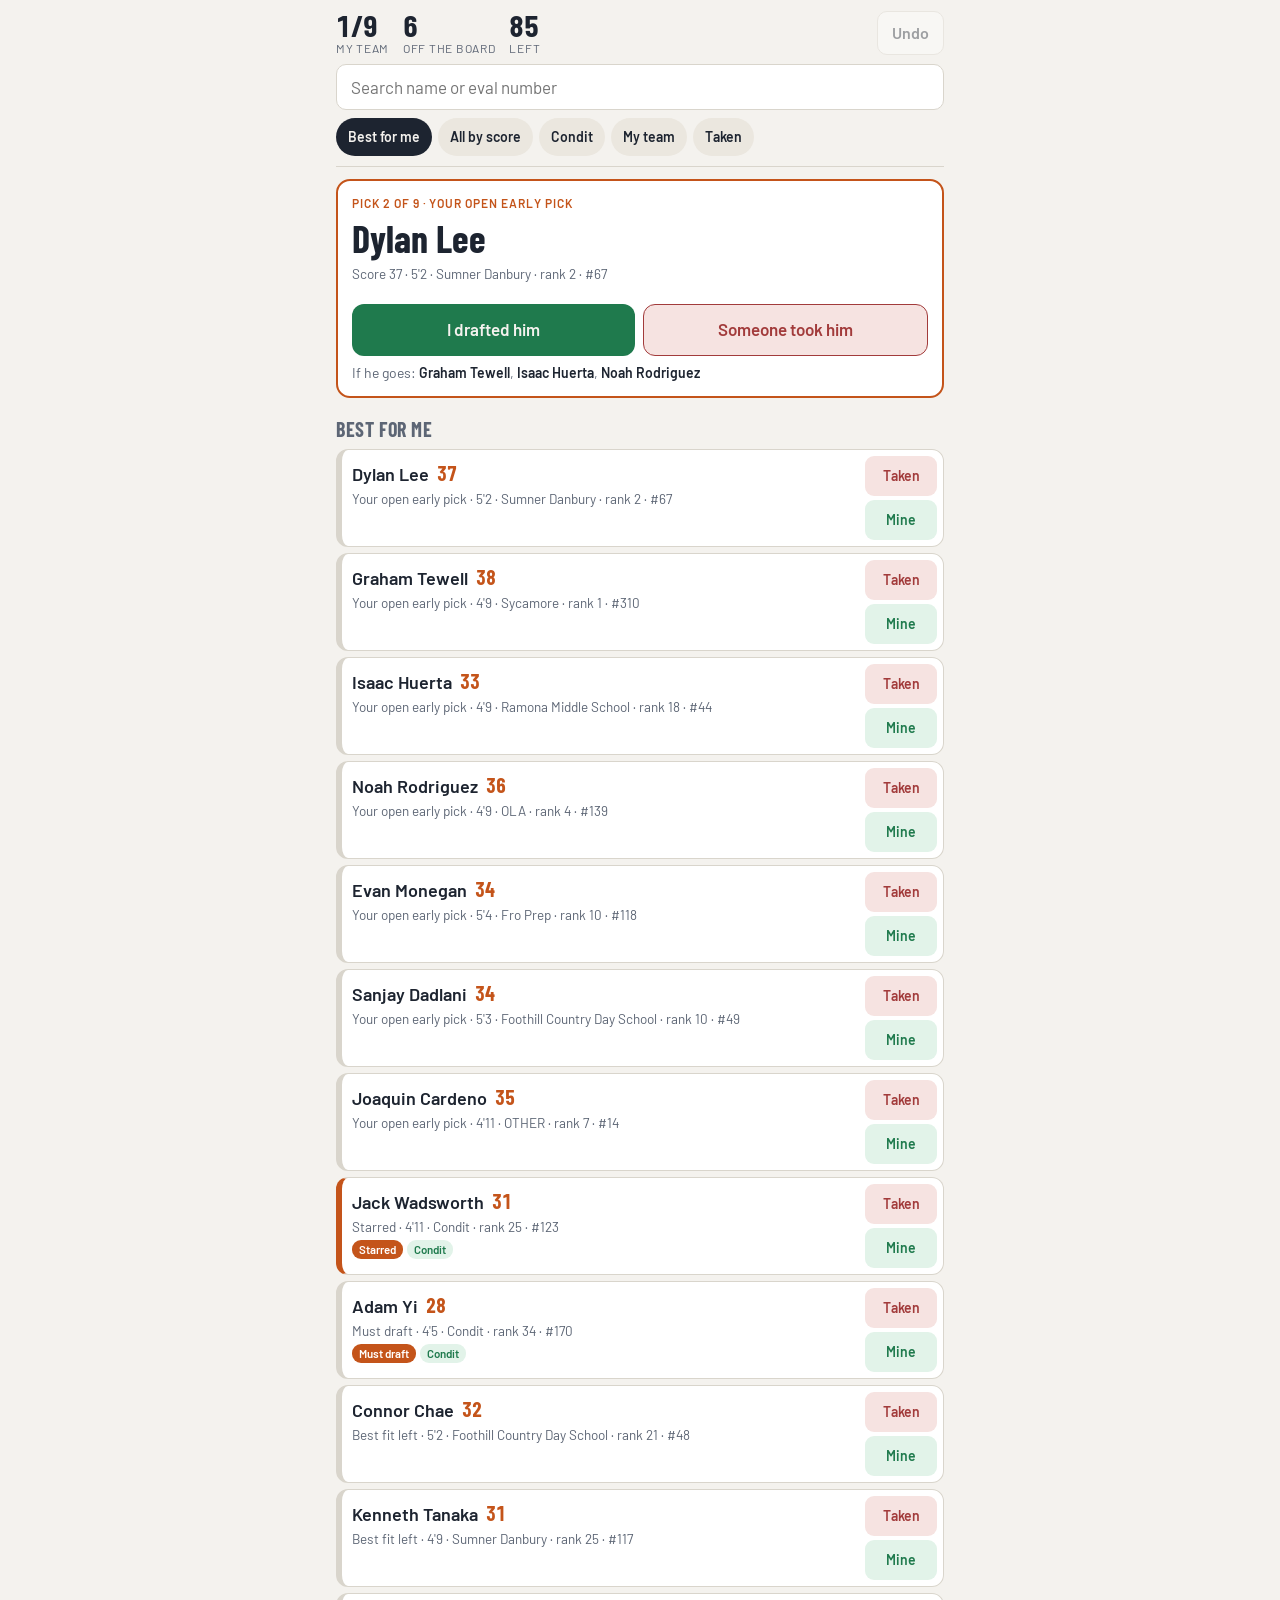
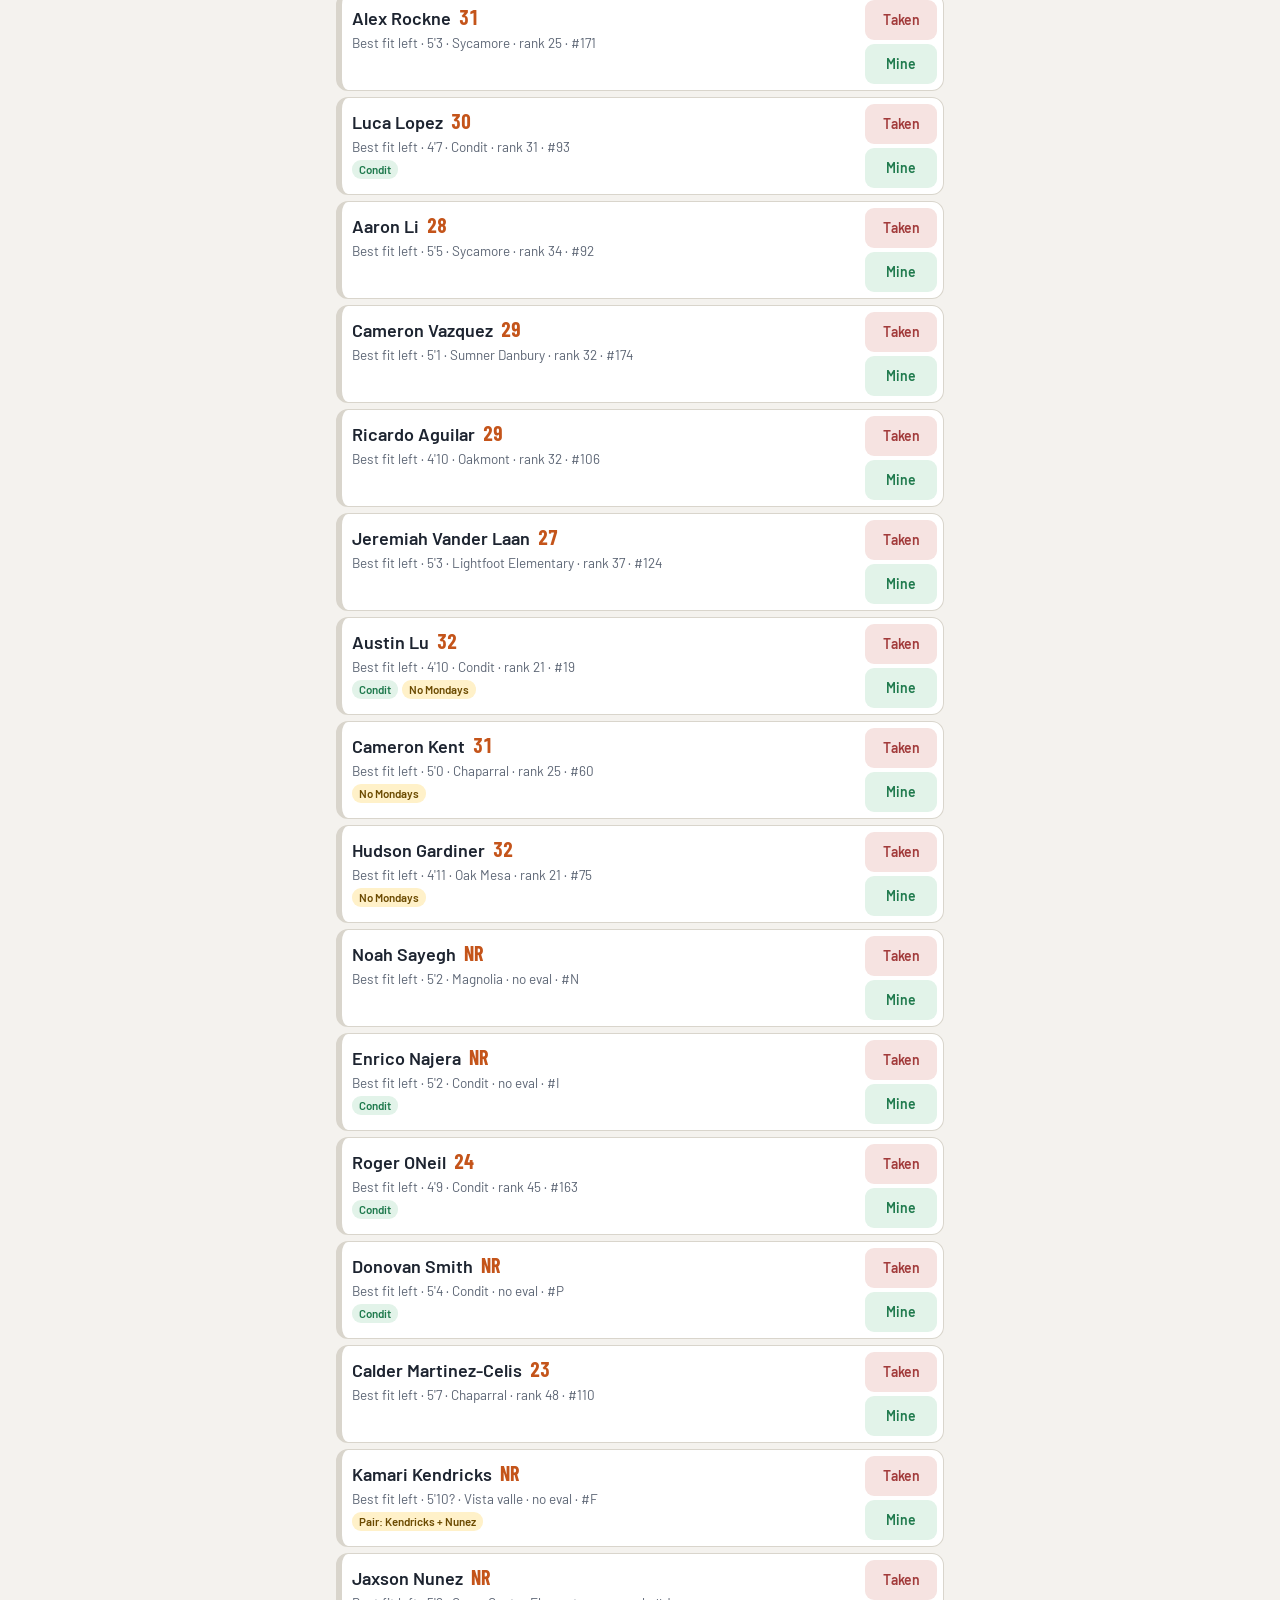
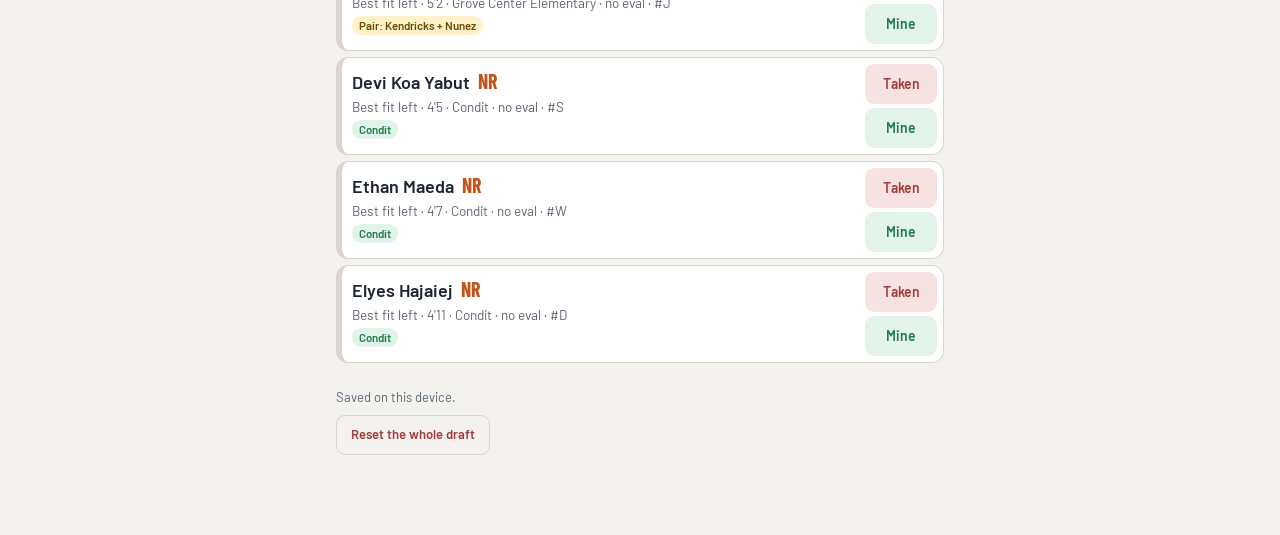
==== draft-guide/index.html @ 808cf7f5 "Add B2 draft night tracker at /draft-guide Public build: names, eval numbers, scores, heights, schoo" ====
<!DOCTYPE html>
<html lang="en">
<head>
<meta charset="utf-8">
<meta name="robots" content="noindex,nofollow">
<meta name="viewport" content="width=device-width, initial-scale=1">
<title>B2 Draft Night Tracker</title>
<link rel="preconnect" href="https://fonts.googleapis.com">
<link href="https://fonts.googleapis.com/css2?family=Barlow+Condensed:wght@600;700&family=Barlow:wght@400;500;600&display=swap" rel="stylesheet">
<style>
/* Layout: one phone-width column. Sticky scoreboard on top, "take next" card, then a searchable list with two big buttons per kid. */
:root{
  --bg:#f4f2ee; --panel:#ffffff; --ink:#1d2430; --muted:#5d6675; --line:#d9d5cc;
  --accent:#c4541a; --accent-ink:#ffffff;
  --mine:#1f7a4d; --mine-bg:#e2f3e9; --gone:#a23b3b; --gone-bg:#f6e3e1; --warn-bg:#fff1c9; --warn-ink:#6b4a00;
  --chip:#ebe7df;
  --display:"Barlow Condensed","Arial Narrow",system-ui,sans-serif;
  --body:"Barlow",system-ui,-apple-system,"Segoe UI",sans-serif;
}
@media (prefers-color-scheme: dark){
  :root:not([data-theme="light"]){
    color-scheme:dark;
    --bg:#14171c; --panel:#1e232b; --ink:#eef0f3; --muted:#a3acb9; --line:#343b47;
    --accent:#f08a4b; --accent-ink:#1a120b;
    --mine:#5fd197; --mine-bg:#173526; --gone:#f08d8d; --gone-bg:#3a1f1f; --warn-bg:#40330d; --warn-ink:#ffe08a;
    --chip:#2a303a;
  }
}
:root[data-theme="dark"]{
  color-scheme:dark;
  --bg:#14171c; --panel:#1e232b; --ink:#eef0f3; --muted:#a3acb9; --line:#343b47;
  --accent:#f08a4b; --accent-ink:#1a120b;
  --mine:#5fd197; --mine-bg:#173526; --gone:#f08d8d; --gone-bg:#3a1f1f; --warn-bg:#40330d; --warn-ink:#ffe08a;
  --chip:#2a303a;
}
*{box-sizing:border-box}
html,body{margin:0}
body{background:var(--bg);color:var(--ink);font-family:var(--body);font-size:16px;line-height:1.35;-webkit-text-size-adjust:100%}
.wrap{max-width:640px;margin:0 auto;padding:0 16px 80px}
button{font:inherit;color:inherit;cursor:pointer;border:0;background:none;touch-action:manipulation}
button:focus-visible,input:focus-visible{outline:3px solid var(--accent);outline-offset:2px}

.top{position:sticky;top:0;z-index:5;background:var(--bg);padding:10px 0 8px;border-bottom:1px solid var(--line);display:flex;flex-direction:column;gap:8px}
.score{display:flex;align-items:center;gap:14px}
.score .stat{display:flex;flex-direction:column}
.score .num{font-family:var(--display);font-weight:700;font-size:30px;line-height:1;font-variant-numeric:tabular-nums}
.score .lab{font-size:12px;color:var(--muted);text-transform:uppercase;letter-spacing:.06em}
.score .sp{flex:1}
.undo{min-height:44px;padding:0 14px;border:1px solid var(--line);border-radius:10px;background:var(--panel);font-weight:600}
.undo[disabled]{opacity:.4}
.search{width:100%;min-height:46px;padding:0 14px;border-radius:10px;border:1px solid var(--line);background:var(--panel);color:var(--ink);font:inherit;font-size:17px}
.tabs{display:flex;gap:6px;overflow-x:auto;padding-bottom:2px}
.tab{flex:none;min-height:38px;padding:0 12px;border-radius:19px;background:var(--chip);font-weight:600;font-size:14px;white-space:nowrap}
.tab[aria-pressed="true"]{background:var(--ink);color:var(--bg)}

.alert{margin-top:10px;padding:10px 12px;border-radius:10px;background:var(--warn-bg);color:var(--warn-ink);font-weight:600}
.alert.bad{background:var(--gone-bg);color:var(--gone)}

.next{margin-top:12px;background:var(--panel);border:2px solid var(--accent);border-radius:14px;padding:14px;display:flex;flex-direction:column;gap:8px}
.next .eyebrow{font-size:12px;font-weight:600;letter-spacing:.08em;text-transform:uppercase;color:var(--accent)}
.next .name{font-family:var(--display);font-weight:700;font-size:38px;line-height:1;text-wrap:balance}
.next .why{color:var(--muted);font-size:15px}
.next .acts{display:flex;gap:8px;margin-top:4px}
.big{flex:1;min-height:52px;border-radius:12px;font-weight:600;font-size:17px}
.big.mine{background:var(--mine);color:var(--bg)}
.big.gone{background:var(--gone-bg);color:var(--gone);border:1px solid var(--gone)}
.then{font-size:14px;color:var(--muted)}
.then b{color:var(--ink);font-weight:600}

h2{font-family:var(--display);font-weight:700;font-size:20px;letter-spacing:.03em;text-transform:uppercase;margin:18px 0 6px;color:var(--muted)}
.list{display:flex;flex-direction:column;gap:6px}
.row{background:var(--panel);border:1px solid var(--line);border-radius:12px;border-left-width:6px;overflow:hidden}
.row.s-m{border-left-color:var(--mine);background:var(--mine-bg)}
.row.s-t{border-left-color:var(--gone);opacity:.62}
.row.f-w{border-left-color:var(--accent)}
.rowmain{display:flex;align-items:stretch;gap:6px}
.info{flex:1;min-width:0;text-align:left;padding:10px 4px 10px 10px;display:flex;flex-direction:column;gap:3px}
.nm{font-weight:600;font-size:18px;display:flex;gap:8px;align-items:baseline;flex-wrap:wrap}
.row.s-t .nm span.t{text-decoration:line-through}
.sc{font-family:var(--display);font-weight:700;font-size:20px;font-variant-numeric:tabular-nums;color:var(--accent)}
.meta{font-size:13.5px;color:var(--muted)}
.chips{display:flex;gap:4px;flex-wrap:wrap}
.chip{font-size:11.5px;font-weight:600;padding:2px 7px;border-radius:9px;background:var(--chip);white-space:nowrap}
.chip.c{background:var(--mine-bg);color:var(--mine)}
.chip.w{background:var(--warn-bg);color:var(--warn-ink)}
.chip.a{background:var(--accent);color:var(--accent-ink)}
.btns{display:flex;flex-direction:column;gap:4px;padding:6px;justify-content:center}
.b{min-width:72px;min-height:40px;border-radius:9px;font-weight:600;font-size:14px;padding:0 8px}
.b.gone{background:var(--gone-bg);color:var(--gone)}
.b.mine{background:var(--mine-bg);color:var(--mine)}
.b.back{background:var(--chip)}
.more{border-top:1px solid var(--line);padding:10px 12px;font-size:14.5px;display:flex;flex-direction:column;gap:7px}
.more .k{color:var(--muted);font-size:12px;text-transform:uppercase;letter-spacing:.05em;display:block}
.rat{display:flex;gap:6px}
.rat div{flex:1;background:var(--chip);border-radius:8px;text-align:center;padding:4px 0;font-size:11px;color:var(--muted)}
.rat b{display:block;font-family:var(--display);font-size:20px;color:var(--ink)}
.more a{color:var(--accent);font-weight:600}
.prefs{display:flex;gap:6px}
.pf{flex:1;min-height:40px;border-radius:9px;background:var(--chip);font-weight:600;font-size:14px}
.pf[aria-pressed="true"]{background:var(--ink);color:var(--bg)}
.empty{color:var(--muted);padding:18px 4px}
.foot{margin-top:26px;display:flex;flex-direction:column;gap:8px;color:var(--muted);font-size:13px}
.reset{align-self:flex-start;min-height:40px;padding:0 14px;border:1px solid var(--line);border-radius:9px;font-weight:600;color:var(--gone)}
@media (prefers-reduced-motion:no-preference){.row{transition:opacity .15s}}
</style>
</head>
<body>
<div class="wrap">
  <div class="top">
    <div class="score">
      <div class="stat"><span class="num" id="nMine">1/9</span><span class="lab">My team</span></div>
      <div class="stat"><span class="num" id="nOff">0</span><span class="lab">Off the board</span></div>
      <div class="stat"><span class="num" id="nLeft">0</span><span class="lab">Left</span></div>
      <span class="sp"></span>
      <button class="undo" id="undo" type="button">Undo</button>
    </div>
    <input class="search" id="q" type="search" inputmode="search" autocomplete="off" placeholder="Search name or eval number">
    <div class="tabs" id="tabs"></div>
  </div>
  <div id="alerts"></div>
  <div id="next"></div>
  <h2 id="listTitle">Best for me</h2>
  <div class="list" id="list"></div>
  <div class="foot">
    <span id="sync">Saved on this device.</span>
    <button class="reset" id="reset" type="button">Reset the whole draft</button>
  </div>
</div>
<script id="data" type="application/json">{"players":[{"id":"2","n":"Dominic Barragan","sc":"Chaparral","ht":"4'11","tot":21,"rk":53,"condit":false,"mon":false,"g":"","wt":"","r":null,"cant":"","club":"","req":"","par":"","em":"","ph":"","city":"","nr":"","exp":"","pay":"","why":"","sig":""},{"id":"4","n":"Jacob Earl","sc":"Chaparral","ht":"4'8","tot":20,"rk":59,"condit":false,"mon":false,"g":"","wt":"","r":null,"cant":"","club":"","req":"","par":"","em":"","ph":"","city":"","nr":"","exp":"","pay":"","why":"","sig":""},{"id":"14","n":"Joaquin Cardeno","sc":"OTHER","ht":"4'11","tot":35,"rk":7,"condit":false,"mon":false,"g":"","wt":"","r":null,"cant":"","club":"","req":"","par":"","em":"","ph":"","city":"","nr":"","exp":"","pay":"","why":"","sig":""},{"id":"15","n":"Leandro Jimenez","sc":"El Roble","ht":"5'1","tot":26,"rk":39,"condit":false,"mon":false,"g":"","wt":"","r":null,"cant":"","club":"","req":"","par":"","em":"","ph":"","city":"","nr":"","exp":"","pay":"","why":"","sig":""},{"id":"18","n":"Elijah Bilbrew","sc":"Westmont Elementary","ht":"4'4","tot":16,"rk":64,"condit":false,"mon":false,"g":"","wt":"","r":null,"cant":"","club":"","req":"","par":"","em":"","ph":"","city":"","nr":"","exp":"","pay":"","why":"","sig":""},{"id":"19","n":"Austin Lu","sc":"Condit","ht":"4'10","tot":32,"rk":21,"condit":true,"mon":true,"g":"","wt":"","r":null,"cant":"","club":"","req":"","par":"","em":"","ph":"","city":"","nr":"","exp":"","pay":"","why":"","sig":""},{"id":"28","n":"Austin Alvarenga","sc":"Western Christian School","ht":"4'7","tot":27,"rk":37,"condit":false,"mon":false,"g":"","wt":"","r":null,"cant":"","club":"","req":"","par":"","em":"","ph":"","city":"","nr":"","exp":"","pay":"","why":"","sig":""},{"id":"30","n":"Ketan Bansal","sc":"Sycamore","ht":"5'0","tot":26,"rk":39,"condit":false,"mon":false,"g":"","wt":"","r":null,"cant":"","club":"","req":"","par":"","em":"","ph":"","city":"","nr":"","exp":"","pay":"","why":"","sig":""},{"id":"31","n":"Guillermo Beasley","sc":"Condit","ht":"5'0","tot":34,"rk":10,"condit":true,"mon":false,"g":"","wt":"","r":null,"cant":"","club":"","req":"","par":"","em":"","ph":"","city":"","nr":"","exp":"","pay":"","why":"","sig":""},{"id":"37","n":"Alex Davidov","sc":"Mountain View","ht":"5'1","tot":28,"rk":34,"condit":false,"mon":true,"g":"","wt":"","r":null,"cant":"","club":"","req":"","par":"","em":"","ph":"","city":"","nr":"","exp":"","pay":"","why":"","sig":""},{"id":"42","n":"Kenneth Canty","sc":"Condit","ht":"5'1","tot":35,"rk":7,"condit":true,"mon":false,"g":"","wt":"","r":null,"cant":"","club":"","req":"","par":"","em":"","ph":"","city":"","nr":"","exp":"","pay":"","why":"","sig":""},{"id":"44","n":"Isaac Huerta","sc":"Ramona Middle School","ht":"4'9","tot":33,"rk":18,"condit":false,"mon":false,"g":"","wt":"","r":null,"cant":"","club":"","req":"","par":"","em":"","ph":"","city":"","nr":"","exp":"","pay":"","why":"","sig":""},{"id":"46","n":"Desmond Bergmann","sc":"Sycamore","ht":"5'2","tot":21,"rk":53,"condit":false,"mon":false,"g":"","wt":"","r":null,"cant":"","club":"","req":"","par":"","em":"","ph":"","city":"","nr":"","exp":"","pay":"","why":"","sig":""},{"id":"47","n":"Andrew Ferreria","sc":"Sycamore","ht":"5'2","tot":36,"rk":4,"condit":false,"mon":false,"g":"","wt":"","r":null,"cant":"","club":"","req":"","par":"","em":"","ph":"","city":"","nr":"","exp":"","pay":"","why":"","sig":""},{"id":"48","n":"Connor Chae","sc":"Foothill Country Day School","ht":"5'2","tot":32,"rk":21,"condit":false,"mon":false,"g":"","wt":"","r":null,"cant":"","club":"","req":"","par":"","em":"","ph":"","city":"","nr":"","exp":"","pay":"","why":"","sig":""},{"id":"49","n":"Sanjay Dadlani","sc":"Foothill Country Day School","ht":"5'3","tot":34,"rk":10,"condit":false,"mon":false,"g":"","wt":"","r":null,"cant":"","club":"","req":"","par":"","em":"","ph":"","city":"","nr":"","exp":"","pay":"","why":"","sig":""},{"id":"53","n":"Shane Brennan","sc":"Chaparral","ht":"5'1","tot":34,"rk":10,"condit":false,"mon":false,"g":"","wt":"","r":null,"cant":"","club":"","req":"","par":"","em":"","ph":"","city":"","nr":"","exp":"","pay":"","why":"","sig":""},{"id":"57","n":"Julian Gama","sc":"Sumner Danbury","ht":"4'11","tot":21,"rk":53,"condit":false,"mon":false,"g":"","wt":"","r":null,"cant":"","club":"","req":"","par":"","em":"","ph":"","city":"","nr":"","exp":"","pay":"","why":"","sig":""},{"id":"60","n":"Cameron Kent","sc":"Chaparral","ht":"5'0","tot":31,"rk":25,"condit":false,"mon":true,"g":"","wt":"","r":null,"cant":"","club":"","req":"","par":"","em":"","ph":"","city":"","nr":"","exp":"","pay":"","why":"","sig":""},{"id":"67","n":"Dylan Lee","sc":"Sumner Danbury","ht":"5'2","tot":37,"rk":2,"condit":false,"mon":false,"g":"","wt":"","r":null,"cant":"","club":"","req":"","par":"","em":"","ph":"","city":"","nr":"","exp":"","pay":"","why":"","sig":""},{"id":"68","n":"Joseph Bruno","sc":"Condit","ht":"5'0","tot":21,"rk":53,"condit":true,"mon":false,"g":"","wt":"","r":null,"cant":"","club":"","req":"","par":"","em":"","ph":"","city":"","nr":"","exp":"","pay":"","why":"","sig":""},{"id":"75","n":"Hudson Gardiner","sc":"Oak Mesa","ht":"4'11","tot":32,"rk":21,"condit":false,"mon":true,"g":"","wt":"","r":null,"cant":"","club":"","req":"","par":"","em":"","ph":"","city":"","nr":"","exp":"","pay":"","why":"","sig":""},{"id":"76","n":"Nikolaus Lauer","sc":"Sycamore","ht":"5'1","tot":21,"rk":53,"condit":false,"mon":false,"g":"","wt":"","r":null,"cant":"","club":"","req":"","par":"","em":"","ph":"","city":"","nr":"","exp":"","pay":"","why":"","sig":""},{"id":"80","n":"Robert Collazo","sc":"Sumner Danbury","ht":"4'8","tot":25,"rk":42,"condit":false,"mon":false,"g":"","wt":"","r":null,"cant":"","club":"","req":"","par":"","em":"","ph":"","city":"","nr":"","exp":"","pay":"","why":"","sig":""},{"id":"81","n":"Aden Gonzales","sc":"Chaparral","ht":"4'5","tot":36,"rk":4,"condit":false,"mon":false,"g":"","wt":"","r":null,"cant":"","club":"","req":"","par":"","em":"","ph":"","city":"","nr":"","exp":"","pay":"","why":"","sig":""},{"id":"89","n":"Asher Ewald","sc":"Sumner Danbury","ht":"4'11","tot":34,"rk":10,"condit":false,"mon":false,"g":"","wt":"","r":null,"cant":"","club":"","req":"","par":"","em":"","ph":"","city":"","nr":"","exp":"","pay":"","why":"","sig":""},{"id":"92","n":"Aaron Li","sc":"Sycamore","ht":"5'5","tot":28,"rk":34,"condit":false,"mon":false,"g":"","wt":"","r":null,"cant":"","club":"","req":"","par":"","em":"","ph":"","city":"","nr":"","exp":"","pay":"","why":"","sig":""},{"id":"93","n":"Luca Lopez","sc":"Condit","ht":"4'7","tot":30,"rk":31,"condit":true,"mon":false,"g":"","wt":"","r":null,"cant":"","club":"","req":"","par":"","em":"","ph":"","city":"","nr":"","exp":"","pay":"","why":"","sig":""},{"id":"94","n":"Jack Keller","sc":"Chaparral","ht":"4'11","tot":34,"rk":10,"condit":false,"mon":false,"g":"","wt":"","r":null,"cant":"","club":"","req":"","par":"","em":"","ph":"","city":"","nr":"","exp":"","pay":"","why":"","sig":""},{"id":"104","n":"Connor Bressler","sc":"Chaparral","ht":"5'0","tot":33,"rk":18,"condit":false,"mon":true,"g":"","wt":"","r":null,"cant":"","club":"","req":"","par":"","em":"","ph":"","city":"","nr":"","exp":"","pay":"","why":"","sig":""},{"id":"106","n":"Ricardo Aguilar","sc":"Oakmont","ht":"4'10","tot":29,"rk":32,"condit":false,"mon":false,"g":"","wt":"","r":null,"cant":"","club":"","req":"","par":"","em":"","ph":"","city":"","nr":"","exp":"","pay":"","why":"","sig":""},{"id":"107","n":"Graham Barnes","sc":"Sycamore","ht":"4'10","tot":31,"rk":25,"condit":false,"mon":false,"g":"","wt":"","r":null,"cant":"","club":"","req":"","par":"","em":"","ph":"","city":"","nr":"","exp":"","pay":"","why":"","sig":""},{"id":"108","n":"Greyson Robbin","sc":"Condit","ht":"4'11","tot":25,"rk":42,"condit":true,"mon":true,"g":"","wt":"","r":null,"cant":"","club":"","req":"","par":"","em":"","ph":"","city":"","nr":"","exp":"","pay":"","why":"","sig":""},{"id":"109","n":"Eligh Trujillo","sc":"Condit","ht":"4'8","tot":21,"rk":53,"condit":true,"mon":false,"g":"","wt":"","r":null,"cant":"","club":"","req":"","par":"","em":"","ph":"","city":"","nr":"","exp":"","pay":"","why":"","sig":""},{"id":"110","n":"Calder Martinez-Celis","sc":"Chaparral","ht":"5'7","tot":23,"rk":48,"condit":false,"mon":false,"g":"","wt":"","r":null,"cant":"","club":"","req":"","par":"","em":"","ph":"","city":"","nr":"","exp":"","pay":"","why":"","sig":""},{"id":"114","n":"Andrew Sayat","sc":"John Golden","ht":"4'7","tot":23,"rk":48,"condit":false,"mon":false,"g":"","wt":"","r":null,"cant":"","club":"","req":"","par":"","em":"","ph":"","city":"","nr":"","exp":"","pay":"","why":"","sig":""},{"id":"117","n":"Kenneth Tanaka","sc":"Sumner Danbury","ht":"4'9","tot":31,"rk":25,"condit":false,"mon":false,"g":"","wt":"","r":null,"cant":"","club":"","req":"","par":"","em":"","ph":"","city":"","nr":"","exp":"","pay":"","why":"","sig":""},{"id":"118","n":"Evan Monegan","sc":"Fro Prep","ht":"5'4","tot":34,"rk":10,"condit":false,"mon":false,"g":"","wt":"","r":null,"cant":"","club":"","req":"","par":"","em":"","ph":"","city":"","nr":"","exp":"","pay":"","why":"","sig":""},{"id":"119","n":"TJ Stimac","sc":"Condit","ht":"5'0","tot":37,"rk":2,"condit":true,"mon":false,"g":"","wt":"","r":null,"cant":"","club":"","req":"","par":"","em":"","ph":"","city":"","nr":"","exp":"","pay":"","why":"","sig":""},{"id":"120","n":"Sebastian Yoon","sc":"Foothill Country Day School","ht":"4'10","tot":31,"rk":25,"condit":false,"mon":true,"g":"","wt":"","r":null,"cant":"","club":"","req":"","par":"","em":"","ph":"","city":"","nr":"","exp":"","pay":"","why":"","sig":""},{"id":"123","n":"Jack Wadsworth","sc":"Condit","ht":"4'11","tot":31,"rk":25,"condit":true,"mon":false,"g":"","wt":"","r":null,"cant":"","club":"","req":"","par":"","em":"","ph":"","city":"","nr":"","exp":"","pay":"","why":"","sig":""},{"id":"124","n":"Jeremiah Vander Laan","sc":"Lightfoot Elementary","ht":"5'3","tot":27,"rk":37,"condit":false,"mon":false,"g":"","wt":"","r":null,"cant":"","club":"","req":"","par":"","em":"","ph":"","city":"","nr":"","exp":"","pay":"","why":"","sig":""},{"id":"133","n":"Thomas Santhosh","sc":"Chaparral","ht":"5'3","tot":12,"rk":68,"condit":false,"mon":false,"g":"","wt":"","r":null,"cant":"","club":"","req":"","par":"","em":"","ph":"","city":"","nr":"","exp":"","pay":"","why":"","sig":""},{"id":"136","n":"Devan Sanghvi","sc":"Foothill Country Day School","ht":"4'4","tot":34,"rk":10,"condit":false,"mon":false,"g":"","wt":"","r":null,"cant":"","club":"","req":"","par":"","em":"","ph":"","city":"","nr":"","exp":"","pay":"","why":"","sig":""},{"id":"139","n":"Noah Rodriguez","sc":"OLA","ht":"4'9","tot":36,"rk":4,"condit":false,"mon":false,"g":"","wt":"","r":null,"cant":"","club":"","req":"","par":"","em":"","ph":"","city":"","nr":"","exp":"","pay":"","why":"","sig":""},{"id":"146","n":"Viaan Patel","sc":"Condit","ht":"4'5","tot":32,"rk":21,"condit":true,"mon":true,"g":"","wt":"","r":null,"cant":"","club":"","req":"","par":"","em":"","ph":"","city":"","nr":"","exp":"","pay":"","why":"","sig":""},{"id":"150","n":"Winston Ni","sc":"Mountain View","ht":"4'11","tot":22,"rk":50,"condit":false,"mon":false,"g":"","wt":"","r":null,"cant":"","club":"","req":"","par":"","em":"","ph":"","city":"","nr":"","exp":"","pay":"","why":"","sig":""},{"id":"158","n":"Rory McElnea","sc":"Sycamore","ht":"5'0","tot":14,"rk":67,"condit":false,"mon":false,"g":"","wt":"","r":null,"cant":"","club":"","req":"","par":"","em":"","ph":"","city":"","nr":"","exp":"","pay":"","why":"","sig":""},{"id":"163","n":"Roger ONeil","sc":"Condit","ht":"4'9","tot":24,"rk":45,"condit":true,"mon":false,"g":"","wt":"","r":null,"cant":"","club":"","req":"","par":"","em":"","ph":"","city":"","nr":"","exp":"","pay":"","why":"","sig":""},{"id":"166","n":"Jett Robertson","sc":"Chaparral","ht":"5'0","tot":34,"rk":10,"condit":false,"mon":false,"g":"","wt":"","r":null,"cant":"","club":"","req":"","par":"","em":"","ph":"","city":"","nr":"","exp":"","pay":"","why":"","sig":""},{"id":"170","n":"Adam Yi","sc":"Condit","ht":"4'5","tot":28,"rk":34,"condit":true,"mon":false,"g":"","wt":"","r":null,"cant":"","club":"","req":"","par":"","em":"","ph":"","city":"","nr":"","exp":"","pay":"","why":"","sig":""},{"id":"171","n":"Alex Rockne","sc":"Sycamore","ht":"5'3","tot":31,"rk":25,"condit":false,"mon":false,"g":"","wt":"","r":null,"cant":"","club":"","req":"","par":"","em":"","ph":"","city":"","nr":"","exp":"","pay":"","why":"","sig":""},{"id":"172","n":"Dylan Naik","sc":"Foothill Country Day School","ht":"4'10","tot":33,"rk":18,"condit":false,"mon":false,"g":"","wt":"","r":null,"cant":"","club":"","req":"","par":"","em":"","ph":"","city":"","nr":"","exp":"","pay":"","why":"","sig":""},{"id":"174","n":"Cameron Vazquez","sc":"Sumner Danbury","ht":"5'1","tot":29,"rk":32,"condit":false,"mon":false,"g":"","wt":"","r":null,"cant":"","club":"","req":"","par":"","em":"","ph":"","city":"","nr":"","exp":"","pay":"","why":"","sig":""},{"id":"176","n":"Yihang Xiao","sc":"Chaparral","ht":"4'0","tot":24,"rk":45,"condit":false,"mon":false,"g":"","wt":"","r":null,"cant":"","club":"","req":"","par":"","em":"","ph":"","city":"","nr":"","exp":"","pay":"","why":"","sig":""},{"id":"187","n":"Shaoyu Sang","sc":"Chaparral Middle School","ht":"5'4","tot":22,"rk":50,"condit":false,"mon":false,"g":"","wt":"","r":null,"cant":"","club":"","req":"","par":"","em":"","ph":"","city":"","nr":"","exp":"","pay":"","why":"","sig":""},{"id":"189","n":"Jayden Perez","sc":"Vista Del Valle","ht":"6'0","tot":16,"rk":64,"condit":false,"mon":false,"g":"","wt":"","r":null,"cant":"","club":"","req":"","par":"","em":"","ph":"","city":"","nr":"","exp":"","pay":"","why":"","sig":""},{"id":"191","n":"Maximilian Mendoza","sc":"Oakmont","ht":"5'0","tot":20,"rk":59,"condit":false,"mon":false,"g":"","wt":"","r":null,"cant":"","club":"","req":"","par":"","em":"","ph":"","city":"","nr":"","exp":"","pay":"","why":"","sig":""},{"id":"300","n":"Xancarlo Mendez","sc":"Chaparral","ht":"5'3","tot":17,"rk":63,"condit":false,"mon":false,"g":"","wt":"","r":null,"cant":"","club":"","req":"","par":"","em":"","ph":"","city":"","nr":"","exp":"","pay":"","why":"","sig":""},{"id":"304","n":"Caleb Webster","sc":"Western Christian School","ht":"4'11","tot":24,"rk":45,"condit":false,"mon":false,"g":"","wt":"","r":null,"cant":"","club":"","req":"","par":"","em":"","ph":"","city":"","nr":"","exp":"","pay":"","why":"","sig":""},{"id":"306","n":"Austin Ohara","sc":"Chaparral","ht":"5'0","tot":22,"rk":50,"condit":false,"mon":false,"g":"","wt":"","r":null,"cant":"","club":"","req":"","par":"","em":"","ph":"","city":"","nr":"","exp":"","pay":"","why":"","sig":""},{"id":"310","n":"Graham Tewell","sc":"Sycamore","ht":"4'9","tot":38,"rk":1,"condit":false,"mon":false,"g":"","wt":"","r":null,"cant":"","club":"","req":"","par":"","em":"","ph":"","city":"","nr":"","exp":"","pay":"","why":"","sig":""},{"id":"312","n":"William Seward","sc":"","ht":"","tot":26,"rk":39,"condit":false,"mon":false,"g":"","wt":"","r":null,"cant":"","club":"","req":"","par":"","em":"","ph":"","city":"","nr":"","exp":"","pay":"","why":"","sig":""},{"id":"315","n":"Andrew Mateo","sc":"Condit","ht":"4'11","tot":20,"rk":59,"condit":true,"mon":false,"g":"","wt":"","r":null,"cant":"","club":"","req":"","par":"","em":"","ph":"","city":"","nr":"","exp":"","pay":"","why":"","sig":""},{"id":"356","n":"Freddy Ghobrial","sc":"Terra vista elementary","ht":"4'7","tot":16,"rk":64,"condit":false,"mon":false,"g":"","wt":"","r":null,"cant":"","club":"","req":"","par":"","em":"","ph":"","city":"","nr":"","exp":"","pay":"","why":"","sig":""},{"id":"360","n":"Alberto Buthman","sc":"Sycamore","ht":"4'6","tot":35,"rk":7,"condit":false,"mon":true,"g":"","wt":"","r":null,"cant":"","club":"","req":"","par":"","em":"","ph":"","city":"","nr":"","exp":"","pay":"","why":"","sig":""},{"id":"363","n":"Samuel Cutler","sc":"Carden Arbor","ht":"5'0","tot":25,"rk":42,"condit":false,"mon":true,"g":"","wt":"","r":null,"cant":"","club":"","req":"","par":"","em":"","ph":"","city":"","nr":"","exp":"","pay":"","why":"","sig":""},{"id":"970","n":"Bryce Carranza","sc":"Chaparral","ht":"5'3","tot":19,"rk":62,"condit":false,"mon":false,"g":"","wt":"","r":null,"cant":"","club":"","req":"","par":"","em":"","ph":"","city":"","nr":"","exp":"","pay":"","why":"","sig":""},{"id":"A","n":"Alex Casillas","sc":"Condit","ht":"4'10","tot":null,"rk":null,"condit":true,"mon":true,"g":"","wt":"","r":null,"cant":"","club":"","req":"","par":"","em":"","ph":"","city":"","nr":"","exp":"","pay":"","why":"","sig":""},{"id":"B","n":"Alec Choi","sc":"Chaparral","ht":"5'8","tot":null,"rk":null,"condit":false,"mon":true,"g":"","wt":"","r":null,"cant":"","club":"","req":"","par":"","em":"","ph":"","city":"","nr":"","exp":"","pay":"","why":"","sig":""},{"id":"C","n":"Bodie Gonzalez","sc":"Chaparral","ht":"4'7","tot":null,"rk":null,"condit":false,"mon":false,"g":"","wt":"","r":null,"cant":"","club":"","req":"","par":"","em":"","ph":"","city":"","nr":"","exp":"","pay":"","why":"","sig":""},{"id":"D","n":"Elyes Hajaiej","sc":"Condit","ht":"4'11","tot":null,"rk":null,"condit":true,"mon":false,"g":"","wt":"","r":null,"cant":"","club":"","req":"","par":"","em":"","ph":"","city":"","nr":"","exp":"","pay":"","why":"","sig":""},{"id":"E","n":"Luke Hranek","sc":"Condit","ht":"4'10","tot":null,"rk":null,"condit":true,"mon":false,"g":"","wt":"","r":null,"cant":"","club":"","req":"","par":"","em":"","ph":"","city":"","nr":"","exp":"","pay":"","why":"","sig":""},{"id":"F","n":"Kamari Kendricks","sc":"Vista valle","ht":"5'10?","tot":null,"rk":null,"condit":false,"mon":false,"g":"","wt":"","r":null,"cant":"","club":"","req":"","par":"","em":"","ph":"","city":"","nr":"","exp":"","pay":"","why":"","sig":""},{"id":"G","n":"Dean Lemas","sc":"Chaparral","ht":"4'7","tot":null,"rk":null,"condit":false,"mon":false,"g":"","wt":"","r":null,"cant":"","club":"","req":"","par":"","em":"","ph":"","city":"","nr":"","exp":"","pay":"","why":"","sig":""},{"id":"H","n":"Hudson-Noah Martinez","sc":"Foothill Country Day School","ht":"4'9","tot":null,"rk":null,"condit":false,"mon":false,"g":"","wt":"","r":null,"cant":"","club":"","req":"","par":"","em":"","ph":"","city":"","nr":"","exp":"","pay":"","why":"","sig":""},{"id":"I","n":"Enrico Najera","sc":"Condit","ht":"5'2","tot":null,"rk":null,"condit":true,"mon":false,"g":"","wt":"","r":null,"cant":"","club":"","req":"","par":"","em":"","ph":"","city":"","nr":"","exp":"","pay":"","why":"","sig":""},{"id":"J","n":"Jaxson Nunez","sc":"Grove Center Elementary","ht":"5'2","tot":null,"rk":null,"condit":false,"mon":false,"g":"","wt":"","r":null,"cant":"","club":"","req":"","par":"","em":"","ph":"","city":"","nr":"","exp":"","pay":"","why":"","sig":""},{"id":"K","n":"Michael Puebla","sc":"Springs/ Homeschool","ht":"4'9","tot":null,"rk":null,"condit":false,"mon":true,"g":"","wt":"","r":null,"cant":"","club":"","req":"","par":"","em":"","ph":"","city":"","nr":"","exp":"","pay":"","why":"","sig":""},{"id":"L","n":"Eli Putnam","sc":"Chaparral","ht":"4'7","tot":null,"rk":null,"condit":false,"mon":false,"g":"","wt":"","r":null,"cant":"","club":"","req":"","par":"","em":"","ph":"","city":"","nr":"","exp":"","pay":"","why":"","sig":""},{"id":"M","n":"Max Rogers","sc":"Chaparral","ht":"5'0","tot":null,"rk":null,"condit":false,"mon":false,"g":"","wt":"","r":null,"cant":"","club":"","req":"","par":"","em":"","ph":"","city":"","nr":"","exp":"","pay":"","why":"","sig":""},{"id":"N","n":"Noah Sayegh","sc":"Magnolia","ht":"5'2","tot":null,"rk":null,"condit":false,"mon":false,"g":"","wt":"","r":null,"cant":"","club":"","req":"","par":"","em":"","ph":"","city":"","nr":"","exp":"","pay":"","why":"","sig":""},{"id":"O","n":"Matthew Serret","sc":"Chaparral","ht":"4'8","tot":null,"rk":null,"condit":false,"mon":false,"g":"","wt":"","r":null,"cant":"","club":"","req":"","par":"","em":"","ph":"","city":"","nr":"","exp":"","pay":"","why":"","sig":""},{"id":"P","n":"Donovan Smith","sc":"Condit","ht":"5'4","tot":null,"rk":null,"condit":true,"mon":false,"g":"","wt":"","r":null,"cant":"","club":"","req":"","par":"","em":"","ph":"","city":"","nr":"","exp":"","pay":"","why":"","sig":""},{"id":"Q","n":"Micah Sunnaa","sc":"Foothill Country Day School","ht":"5'3","tot":null,"rk":null,"condit":false,"mon":false,"g":"","wt":"","r":null,"cant":"","club":"","req":"","par":"","em":"","ph":"","city":"","nr":"","exp":"","pay":"","why":"","sig":""},{"id":"R","n":"Ryder Towner","sc":"Chaparral","ht":"5'3","tot":null,"rk":null,"condit":false,"mon":true,"g":"","wt":"","r":null,"cant":"","club":"","req":"","par":"","em":"","ph":"","city":"","nr":"","exp":"","pay":"","why":"","sig":""},{"id":"S","n":"Devi Koa Yabut","sc":"Condit","ht":"4'5","tot":null,"rk":null,"condit":true,"mon":false,"g":"","wt":"","r":null,"cant":"","club":"","req":"","par":"","em":"","ph":"","city":"","nr":"","exp":"","pay":"","why":"","sig":""},{"id":"T","n":"Jamie Zhu","sc":"Foothill country day school","ht":"5'0","tot":null,"rk":null,"condit":false,"mon":false,"g":"","wt":"","r":null,"cant":"","club":"","req":"","par":"","em":"","ph":"","city":"","nr":"","exp":"","pay":"","why":"","sig":""},{"id":"U","n":"Matthew Ma","sc":"Chaparral","ht":"4'7","tot":null,"rk":null,"condit":false,"mon":false,"g":"","wt":"","r":null,"cant":"","club":"","req":"","par":"","em":"","ph":"","city":"","nr":"","exp":"","pay":"","why":"","sig":""},{"id":"V","n":"Rupert MacPherson","sc":"Condit","ht":"5'2","tot":null,"rk":null,"condit":true,"mon":false,"g":"","wt":"","r":null,"cant":"","club":"","req":"","par":"","em":"","ph":"","city":"","nr":"","exp":"","pay":"","why":"","sig":""},{"id":"W","n":"Ethan Maeda","sc":"Condit","ht":"4'7","tot":null,"rk":null,"condit":true,"mon":false,"g":"","wt":"","r":null,"cant":"","club":"","req":"","par":"","em":"","ph":"","city":"","nr":"","exp":"","pay":"","why":"","sig":""}],"cfg":{"mine":["31"],"coach":["119","42","47","89","109"],"must":["170"],"mustAt":{"170":3},"want":["123"],"skip":["166","146"],"premium":["67","310","44","139","118","49","14"],"late":["48","117","171","93","92","174","106","124","19","60","75","N","I","163","P","110","F","J","S","W","D","108","B","V"],"pair":["F","J"]}}</script>
<script>
(function(){
"use strict";
var D=JSON.parse(document.getElementById("data").textContent);
var P=D.players, C=D.cfg, byId={};
P.forEach(function(p){byId[p.id]=p;});
var ROSTER=9, KEY="b2draft.v1";
var st={p:{},h:[],t:0};
try{var raw=localStorage.getItem(KEY); if(raw){var o=JSON.parse(raw); if(o&&o.p){st=o; st.h=st.h||[];}}}catch(e){}
var view="best", query="", open=null, resetArmed=false;

function has(a,id){return a.indexOf(id)>=0;}
function status(id){var e=st.p[id]; if(e&&e.s!==undefined) return e.s; if(has(C.mine,id)) return "m"; if(has(C.coach,id)) return "t"; return "";}
function flag(id){var e=st.p[id]; if(e&&e.f!==undefined) return e.f; if(has(C.want,id)) return "w"; if(has(C.skip,id)) return "x"; return "";}
function setS(id,s){var prev=status(id); if(prev===s) return; st.h.push([id,prev]); if(st.h.length>40) st.h.shift(); (st.p[id]=st.p[id]||{}).s=s; save(); render();}
function setF(id,f){(st.p[id]=st.p[id]||{}).f=(flag(id)===f?"":f); save(); render();}
function undo(){var x=st.h.pop(); if(!x) return; (st.p[x[0]]=st.p[x[0]]||{}).s=x[1]; save(); render();}

/* ---------- saving ---------- */
var ref=null, writing=false, dirty=false, syncEl=document.getElementById("sync");
function note(s){syncEl.textContent=s;}
function saveLocal(){try{localStorage.setItem(KEY,JSON.stringify(st));}catch(e){}}
function save(){st.t=Date.now(); saveLocal(); push();}
function push(){
  if(!ref) return;
  if(writing){dirty=true; return;}
  writing=true;
  ref.set({j:JSON.stringify(st),t:st.t}).then(function(){note("Saved to your account. Open this page on any device to pick up where you left off.");},function(){note("Saved on this device only. No connection to your account right now.");}).then(function(){writing=false; if(dirty){dirty=false; push();}});
}
function startSync(){
  if(!(window.claude&&typeof window.claude.use==="function")) return;
  window.claude.use("db").then(function(db){
    if(!db) return;
    ref=db.doc("draft/state");
    var first=true;
    ref.onSnapshot(function(snap){
      var d=snap.exists?snap.data():null, wasFirst=first; first=false;
      if(d&&typeof d.j==="string"&&d.t>st.t){
        try{var o=JSON.parse(d.j); if(o&&o.p){st=o; st.h=st.h||[]; saveLocal(); render();}}catch(e){}
        note("Saved to your account. Open this page on any device to pick up where you left off.");
      }else if(wasFirst&&st.t&&(!d||d.t<st.t)){push();}
      else if(d){note("Saved to your account. Open this page on any device to pick up where you left off.");}
    },function(){note("Saved on this device only. No connection to your account right now.");});
  },function(){});
}

/* ---------- recommendations ---------- */
function avail(id){return status(id)==="";}
function mineCount(){return P.filter(function(p){return status(p.id)==="m";}).length;}
function recs(){
  var n=mineCount(), left=ROSTER-n, out=[], seen={};
  function add(id,tag){ if(seen[id]||!avail(id)||flag(id)==="x") return; if(id===C.pair[0]){ var mate=status(C.pair[1]); if(mate==="t") return; if(mate===""&&left<2) return; } seen[id]=1; out.push({p:byId[id],tag:tag}); }
  var wants=P.filter(function(p){return flag(p.id)==="w";}).map(function(p){return p.id;});
  if(n<=1){
    C.premium.forEach(function(id){add(id,"Your open early pick");});
    wants.forEach(function(id){add(id,"Starred");});
    C.must.forEach(function(id){add(id,"Must draft");});
  }else{
    C.must.forEach(function(id){ if(n>=(C.mustAt[id]||0)) add(id,"Must draft");});
    wants.forEach(function(id){add(id,"Starred");});
    C.premium.forEach(function(id){add(id,"Slid to you");});
  }
  C.late.forEach(function(id){add(id,"Best fit left");});
  P.filter(function(p){return p.tot!==null;}).sort(function(a,b){return b.tot-a.tot;}).forEach(function(p){add(p.id,"Best score left");});
  P.forEach(function(p){add(p.id,"Unrated");});
  return out;
}
function alerts(){
  var a=[];
  C.must.forEach(function(id){
    var p=byId[id], s=status(id);
    if(s==="t"){a.push({bad:1,t:p.n+" was taken by another team."}); return;}
    if(s==="m") return;
    var higher=P.filter(function(x){return avail(x.id)&&x.tot!==null&&x.tot>p.tot;}).length;
    if(higher<=4) a.push({t:"Take "+p.n+" with your next pick. Only "+higher+" higher-rated "+(higher===1?"kid is":"kids are")+" left."});
  });
  return a;
}

/* ---------- rendering ---------- */
function el(tag,cls,txt){var e=document.createElement(tag); if(cls) e.className=cls; if(txt!==undefined&&txt!==null) e.textContent=txt; return e;}
function btn(cls,txt,fn){var b=el("button",cls,txt); b.type="button"; b.addEventListener("click",function(ev){ev.stopPropagation(); fn();}); return b;}
function meta(p){var m=[]; if(p.ht) m.push(p.ht+(p.wt?" · "+p.wt:"")); if(p.sc) m.push(p.sc); if(p.g) m.push(p.g.replace(" Grade","")); m.push(p.rk?("rank "+p.rk):"no eval"); m.push("#"+p.id); return m.join(" · ");}
function chips(p){
  var c=el("div","chips"), s=status(p.id), f=flag(p.id);
  function add(k,t){c.appendChild(el("span","chip "+k,t));}
  if(has(C.must,p.id)&&s!=="m") add("a","Must draft");
  if(f==="w"&&s==="") add("a","Starred");
  if(has(C.coach,p.id)) add("","Coach's kid");
  if(p.condit) add("c","Condit");
  if(p.mon) add("w","No Mondays");
  if(has(C.pair,p.id)) add("w","Pair: Kendricks + Nunez");
  if(p.pay==="Pending") add("","Unpaid");
  return c;
}
function line(k,v){var d=el("div"); d.appendChild(el("span","k",k)); d.appendChild(document.createTextNode(v)); return d;}
function details(p){
  var m=el("div","more");
  if(p.r){var r=el("div","rat"); ["Ball","Shoot","Def","Ath","IQ"].forEach(function(k,i){var d=el("div"); d.appendChild(el("b",null,p.r[i])); d.appendChild(document.createTextNode(k)); r.appendChild(d);}); m.appendChild(r);}
  if(p.why) m.appendChild(line("Why",p.why));
  if(p.sig) m.appendChild(line("Notes",p.sig));
  if(p.cant) m.appendChild(line("Can't practice",p.cant));
  if(p.club) m.appendChild(line("Club or travel sport",p.club));
  if(p.req) m.appendChild(line("Requests on form",p.req));
  var who=[p.nr,p.exp&&p.exp!=="None"?p.exp+" experience":(p.exp==="None"?"no experience":""),p.city].filter(Boolean).join(" · ");
  if(who) m.appendChild(line("Background",who));
  if(p.par){
    var d=el("div"); d.appendChild(el("span","k","Parent")); d.appendChild(document.createTextNode(p.par+" · "));
    if(p.ph){var a=el("a",null,p.ph); a.href="tel:"+p.ph.replace(/[^0-9]/g,""); d.appendChild(a); d.appendChild(document.createTextNode(" · "));}
    if(p.em){var b=el("a",null,p.em); b.href="mailto:"+p.em; d.appendChild(b);}
    m.appendChild(d);
  }
  var pr=el("div","prefs"), f=flag(p.id);
  var w=btn("pf",f==="w"?"Starred":"Star him",function(){setF(p.id,"w");}); w.setAttribute("aria-pressed",f==="w");
  var x=btn("pf",f==="x"?"Marked do not want":"Do not want",function(){setF(p.id,"x");}); x.setAttribute("aria-pressed",f==="x");
  pr.appendChild(w); pr.appendChild(x); m.appendChild(pr);
  return m;
}
function row(p,tag){
  var s=status(p.id), f=flag(p.id);
  var r=el("div","row"+(s?" s-"+s:"")+(f==="w"&&!s?" f-w":""));
  var main=el("div","rowmain");
  var info=el("button","info"); info.type="button"; info.setAttribute("aria-expanded",open===p.id);
  var nm=el("div","nm"); nm.appendChild(el("span","t",p.n)); nm.appendChild(el("span","sc",p.tot===null?"NR":p.tot));
  info.appendChild(nm); info.appendChild(el("div","meta",(tag?tag+" · ":"")+meta(p))); info.appendChild(chips(p));
  info.addEventListener("click",function(){open=(open===p.id?null:p.id); render();});
  main.appendChild(info);
  var bs=el("div","btns");
  if(s==="") {bs.appendChild(btn("b gone","Taken",function(){setS(p.id,"t");})); bs.appendChild(btn("b mine","Mine",function(){setS(p.id,"m");}));}
  else bs.appendChild(btn("b back",s==="m"?"Mine ✓ undo":"Put back",function(){setS(p.id,"");}));
  main.appendChild(bs); r.appendChild(main);
  if(open===p.id) r.appendChild(details(p));
  return r;
}
var TABS=[["best","Best for me"],["all","All by score"],["condit","Condit"],["mine","My team"],["gone","Taken"]];
function render(){
  var n=mineCount(), off=P.filter(function(p){return status(p.id)!=="";}).length;
  document.getElementById("nMine").textContent=n+"/"+ROSTER;
  document.getElementById("nOff").textContent=off;
  document.getElementById("nLeft").textContent=P.length-off;
  document.getElementById("undo").disabled=!st.h.length;
  var tb=document.getElementById("tabs"); tb.textContent="";
  TABS.forEach(function(t){var b=btn("tab",t[1],function(){view=t[0]; query=""; document.getElementById("q").value=""; render();}); b.setAttribute("aria-pressed",view===t[0]&&!query); tb.appendChild(b);});
  var al=document.getElementById("alerts"); al.textContent="";
  alerts().forEach(function(a){al.appendChild(el("div","alert"+(a.bad?" bad":""),a.t));});
  var R=recs(), nx=document.getElementById("next"); nx.textContent="";
  if(n>=ROSTER){var done=el("div","next"); done.appendChild(el("div","eyebrow","Roster full")); done.appendChild(el("div","name","You have "+n+" players.")); nx.appendChild(done);}
  else if(R.length){
    var top=R[0], p=top.p, card=el("div","next");
    card.appendChild(el("div","eyebrow","Pick "+(n+1)+" of "+ROSTER+" · "+top.tag));
    card.appendChild(el("div","name",p.n));
    card.appendChild(el("div","meta",(p.tot===null?"No eval":"Score "+p.tot)+" · "+meta(p)));
    if(p.why) card.appendChild(el("div","why",p.why));
    card.appendChild(chips(p));
    var acts=el("div","acts");
    acts.appendChild(btn("big mine","I drafted him",function(){setS(p.id,"m");}));
    acts.appendChild(btn("big gone","Someone took him",function(){setS(p.id,"t");}));
    card.appendChild(acts);
    if(R.length>1){var th=el("div","then"); th.appendChild(document.createTextNode("If he goes: ")); R.slice(1,4).forEach(function(x,i){ if(i) th.appendChild(document.createTextNode(", ")); th.appendChild(el("b",null,x.p.n));}); card.appendChild(th);}
    nx.appendChild(card);
  }
  var list=document.getElementById("list"), title=document.getElementById("listTitle"), rows=[]; list.textContent="";
  var q=query.trim().toLowerCase();
  if(q){
    title.textContent="Search";
    rows=P.filter(function(p){return p.n.toLowerCase().indexOf(q)>=0||p.id.toLowerCase()===q||p.sc.toLowerCase().indexOf(q)>=0;}).map(function(p){return {p:p};});
  }else if(view==="best"){ title.textContent="Best for me"; rows=R.slice(0,30); }
  else if(view==="all"){ title.textContent="Everyone still available, by score"; rows=P.filter(function(p){return avail(p.id);}).sort(function(a,b){return (b.tot===null?-1:b.tot)-(a.tot===null?-1:a.tot);}).map(function(p){return {p:p};}); }
  else if(view==="condit"){ title.textContent="Condit kids"; rows=P.filter(function(p){return p.condit;}).sort(function(a,b){return (status(a.id)?1:0)-(status(b.id)?1:0)||(b.tot===null?-1:b.tot)-(a.tot===null?-1:a.tot);}).map(function(p){return {p:p};}); }
  else if(view==="mine"){ title.textContent="My team"; rows=P.filter(function(p){return status(p.id)==="m";}).map(function(p){return {p:p};}); }
  else { title.textContent="Taken"; rows=P.filter(function(p){return status(p.id)==="t";}).map(function(p){return {p:p};}); }
  if(!rows.length) list.appendChild(el("div","empty",q?"No player matches that.":"Nobody here yet."));
  rows.forEach(function(x){list.appendChild(row(x.p,view==="best"&&!q?x.tag:""));});
  var rs=document.getElementById("reset"); rs.textContent=resetArmed?"Tap again to erase every pick":"Reset the whole draft";
}
document.getElementById("q").addEventListener("input",function(e){query=e.target.value; render();});
document.getElementById("undo").addEventListener("click",undo);
document.getElementById("reset").addEventListener("click",function(){
  if(!resetArmed){resetArmed=true; render(); setTimeout(function(){resetArmed=false; render();},4000); return;}
  resetArmed=false; st={p:{},h:[],t:0}; save(); render();
});
render();
startSync();
})();
</script>
</body>
</html>
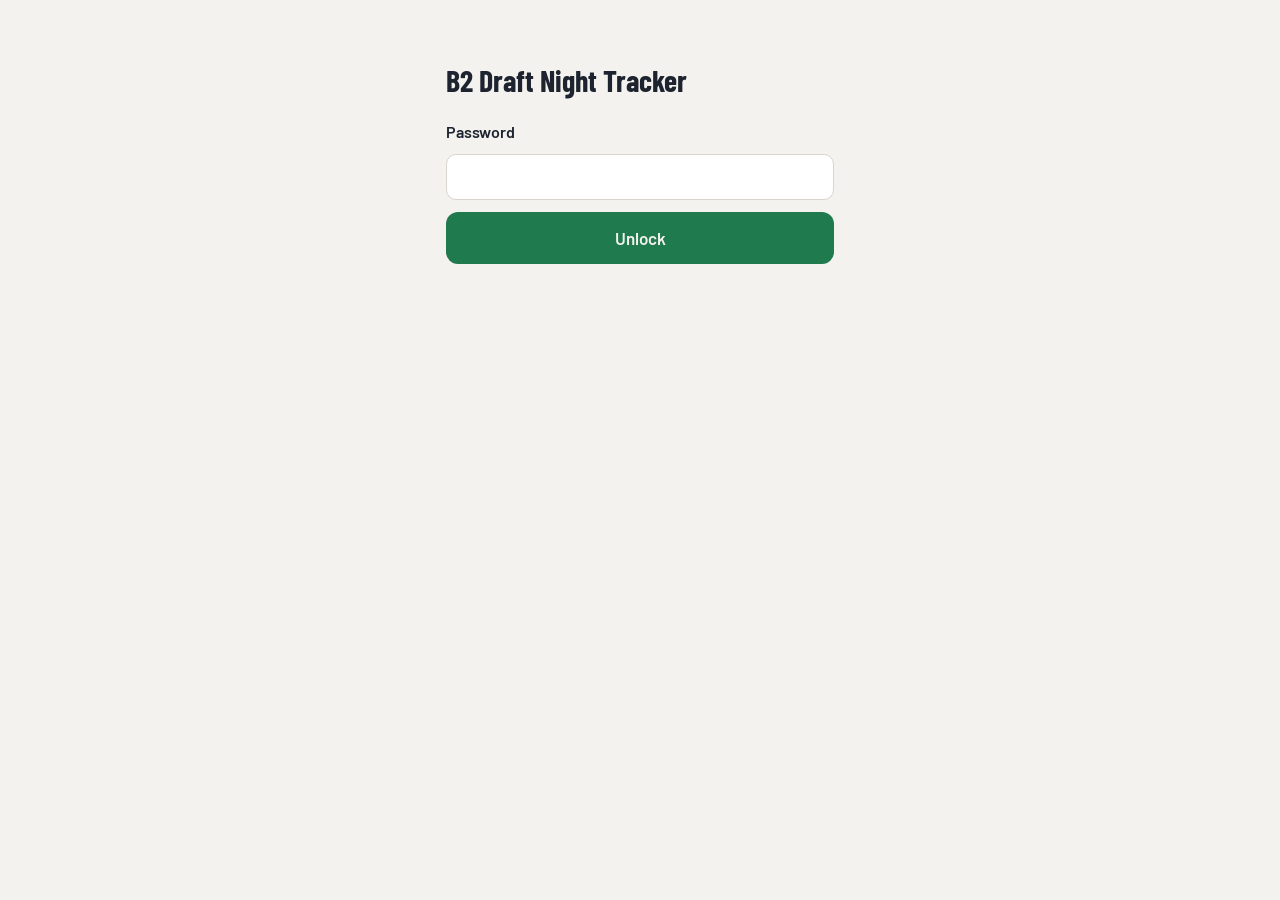
==== commit 501e8799: "Draft guide: password-protect with client-side encryption Page data is AES-GCM encrypted; the page d" ====
--- a/draft-guide/index.html
+++ b/draft-guide/index.html
@@ -102,10 +102,23 @@
 .foot{margin-top:26px;display:flex;flex-direction:column;gap:8px;color:var(--muted);font-size:13px}
 .reset{align-self:flex-start;min-height:40px;padding:0 14px;border:1px solid var(--line);border-radius:9px;font-weight:600;color:var(--gone)}
 @media (prefers-reduced-motion:no-preference){.row{transition:opacity .15s}}
+[hidden]{display:none!important}
+.lock{max-width:420px;margin:0 auto;padding:60px 16px;display:flex;flex-direction:column;gap:12px}
+.lock h1{font-family:var(--display);font-size:30px;margin:0 0 8px}
+.lock label{font-weight:600}
+.lock .big{flex:none}
+#lockmsg{color:var(--gone);font-weight:600;min-height:1.4em;margin:0}
 </style>
 </head>
 <body>
-<div class="wrap">
+<form class="lock" id="lock">
+  <h1>B2 Draft Night Tracker</h1>
+  <label for="pw">Password</label>
+  <input class="search" id="pw" type="password" autocomplete="current-password" autocapitalize="none" spellcheck="false">
+  <button class="big mine" type="submit">Unlock</button>
+  <p id="lockmsg" role="status"></p>
+</form>
+<div class="wrap" id="app" hidden>
   <div class="top">
     <div class="score">
       <div class="stat"><span class="num" id="nMine">1/9</span><span class="lab">My team</span></div>
@@ -126,11 +139,10 @@
     <button class="reset" id="reset" type="button">Reset the whole draft</button>
   </div>
 </div>
-<script id="data" type="application/json">{"players":[{"id":"2","n":"Dominic Barragan","sc":"Chaparral","ht":"4'11","tot":21,"rk":53,"condit":false,"mon":false,"g":"","wt":"","r":null,"cant":"","club":"","req":"","par":"","em":"","ph":"","city":"","nr":"","exp":"","pay":"","why":"","sig":""},{"id":"4","n":"Jacob Earl","sc":"Chaparral","ht":"4'8","tot":20,"rk":59,"condit":false,"mon":false,"g":"","wt":"","r":null,"cant":"","club":"","req":"","par":"","em":"","ph":"","city":"","nr":"","exp":"","pay":"","why":"","sig":""},{"id":"14","n":"Joaquin Cardeno","sc":"OTHER","ht":"4'11","tot":35,"rk":7,"condit":false,"mon":false,"g":"","wt":"","r":null,"cant":"","club":"","req":"","par":"","em":"","ph":"","city":"","nr":"","exp":"","pay":"","why":"","sig":""},{"id":"15","n":"Leandro Jimenez","sc":"El Roble","ht":"5'1","tot":26,"rk":39,"condit":false,"mon":false,"g":"","wt":"","r":null,"cant":"","club":"","req":"","par":"","em":"","ph":"","city":"","nr":"","exp":"","pay":"","why":"","sig":""},{"id":"18","n":"Elijah Bilbrew","sc":"Westmont Elementary","ht":"4'4","tot":16,"rk":64,"condit":false,"mon":false,"g":"","wt":"","r":null,"cant":"","club":"","req":"","par":"","em":"","ph":"","city":"","nr":"","exp":"","pay":"","why":"","sig":""},{"id":"19","n":"Austin Lu","sc":"Condit","ht":"4'10","tot":32,"rk":21,"condit":true,"mon":true,"g":"","wt":"","r":null,"cant":"","club":"","req":"","par":"","em":"","ph":"","city":"","nr":"","exp":"","pay":"","why":"","sig":""},{"id":"28","n":"Austin Alvarenga","sc":"Western Christian School","ht":"4'7","tot":27,"rk":37,"condit":false,"mon":false,"g":"","wt":"","r":null,"cant":"","club":"","req":"","par":"","em":"","ph":"","city":"","nr":"","exp":"","pay":"","why":"","sig":""},{"id":"30","n":"Ketan Bansal","sc":"Sycamore","ht":"5'0","tot":26,"rk":39,"condit":false,"mon":false,"g":"","wt":"","r":null,"cant":"","club":"","req":"","par":"","em":"","ph":"","city":"","nr":"","exp":"","pay":"","why":"","sig":""},{"id":"31","n":"Guillermo Beasley","sc":"Condit","ht":"5'0","tot":34,"rk":10,"condit":true,"mon":false,"g":"","wt":"","r":null,"cant":"","club":"","req":"","par":"","em":"","ph":"","city":"","nr":"","exp":"","pay":"","why":"","sig":""},{"id":"37","n":"Alex Davidov","sc":"Mountain View","ht":"5'1","tot":28,"rk":34,"condit":false,"mon":true,"g":"","wt":"","r":null,"cant":"","club":"","req":"","par":"","em":"","ph":"","city":"","nr":"","exp":"","pay":"","why":"","sig":""},{"id":"42","n":"Kenneth Canty","sc":"Condit","ht":"5'1","tot":35,"rk":7,"condit":true,"mon":false,"g":"","wt":"","r":null,"cant":"","club":"","req":"","par":"","em":"","ph":"","city":"","nr":"","exp":"","pay":"","why":"","sig":""},{"id":"44","n":"Isaac Huerta","sc":"Ramona Middle School","ht":"4'9","tot":33,"rk":18,"condit":false,"mon":false,"g":"","wt":"","r":null,"cant":"","club":"","req":"","par":"","em":"","ph":"","city":"","nr":"","exp":"","pay":"","why":"","sig":""},{"id":"46","n":"Desmond Bergmann","sc":"Sycamore","ht":"5'2","tot":21,"rk":53,"condit":false,"mon":false,"g":"","wt":"","r":null,"cant":"","club":"","req":"","par":"","em":"","ph":"","city":"","nr":"","exp":"","pay":"","why":"","sig":""},{"id":"47","n":"Andrew Ferreria","sc":"Sycamore","ht":"5'2","tot":36,"rk":4,"condit":false,"mon":false,"g":"","wt":"","r":null,"cant":"","club":"","req":"","par":"","em":"","ph":"","city":"","nr":"","exp":"","pay":"","why":"","sig":""},{"id":"48","n":"Connor Chae","sc":"Foothill Country Day School","ht":"5'2","tot":32,"rk":21,"condit":false,"mon":false,"g":"","wt":"","r":null,"cant":"","club":"","req":"","par":"","em":"","ph":"","city":"","nr":"","exp":"","pay":"","why":"","sig":""},{"id":"49","n":"Sanjay Dadlani","sc":"Foothill Country Day School","ht":"5'3","tot":34,"rk":10,"condit":false,"mon":false,"g":"","wt":"","r":null,"cant":"","club":"","req":"","par":"","em":"","ph":"","city":"","nr":"","exp":"","pay":"","why":"","sig":""},{"id":"53","n":"Shane Brennan","sc":"Chaparral","ht":"5'1","tot":34,"rk":10,"condit":false,"mon":false,"g":"","wt":"","r":null,"cant":"","club":"","req":"","par":"","em":"","ph":"","city":"","nr":"","exp":"","pay":"","why":"","sig":""},{"id":"57","n":"Julian Gama","sc":"Sumner Danbury","ht":"4'11","tot":21,"rk":53,"condit":false,"mon":false,"g":"","wt":"","r":null,"cant":"","club":"","req":"","par":"","em":"","ph":"","city":"","nr":"","exp":"","pay":"","why":"","sig":""},{"id":"60","n":"Cameron Kent","sc":"Chaparral","ht":"5'0","tot":31,"rk":25,"condit":false,"mon":true,"g":"","wt":"","r":null,"cant":"","club":"","req":"","par":"","em":"","ph":"","city":"","nr":"","exp":"","pay":"","why":"","sig":""},{"id":"67","n":"Dylan Lee","sc":"Sumner Danbury","ht":"5'2","tot":37,"rk":2,"condit":false,"mon":false,"g":"","wt":"","r":null,"cant":"","club":"","req":"","par":"","em":"","ph":"","city":"","nr":"","exp":"","pay":"","why":"","sig":""},{"id":"68","n":"Joseph Bruno","sc":"Condit","ht":"5'0","tot":21,"rk":53,"condit":true,"mon":false,"g":"","wt":"","r":null,"cant":"","club":"","req":"","par":"","em":"","ph":"","city":"","nr":"","exp":"","pay":"","why":"","sig":""},{"id":"75","n":"Hudson Gardiner","sc":"Oak Mesa","ht":"4'11","tot":32,"rk":21,"condit":false,"mon":true,"g":"","wt":"","r":null,"cant":"","club":"","req":"","par":"","em":"","ph":"","city":"","nr":"","exp":"","pay":"","why":"","sig":""},{"id":"76","n":"Nikolaus Lauer","sc":"Sycamore","ht":"5'1","tot":21,"rk":53,"condit":false,"mon":false,"g":"","wt":"","r":null,"cant":"","club":"","req":"","par":"","em":"","ph":"","city":"","nr":"","exp":"","pay":"","why":"","sig":""},{"id":"80","n":"Robert Collazo","sc":"Sumner Danbury","ht":"4'8","tot":25,"rk":42,"condit":false,"mon":false,"g":"","wt":"","r":null,"cant":"","club":"","req":"","par":"","em":"","ph":"","city":"","nr":"","exp":"","pay":"","why":"","sig":""},{"id":"81","n":"Aden Gonzales","sc":"Chaparral","ht":"4'5","tot":36,"rk":4,"condit":false,"mon":false,"g":"","wt":"","r":null,"cant":"","club":"","req":"","par":"","em":"","ph":"","city":"","nr":"","exp":"","pay":"","why":"","sig":""},{"id":"89","n":"Asher Ewald","sc":"Sumner Danbury","ht":"4'11","tot":34,"rk":10,"condit":false,"mon":false,"g":"","wt":"","r":null,"cant":"","club":"","req":"","par":"","em":"","ph":"","city":"","nr":"","exp":"","pay":"","why":"","sig":""},{"id":"92","n":"Aaron Li","sc":"Sycamore","ht":"5'5","tot":28,"rk":34,"condit":false,"mon":false,"g":"","wt":"","r":null,"cant":"","club":"","req":"","par":"","em":"","ph":"","city":"","nr":"","exp":"","pay":"","why":"","sig":""},{"id":"93","n":"Luca Lopez","sc":"Condit","ht":"4'7","tot":30,"rk":31,"condit":true,"mon":false,"g":"","wt":"","r":null,"cant":"","club":"","req":"","par":"","em":"","ph":"","city":"","nr":"","exp":"","pay":"","why":"","sig":""},{"id":"94","n":"Jack Keller","sc":"Chaparral","ht":"4'11","tot":34,"rk":10,"condit":false,"mon":false,"g":"","wt":"","r":null,"cant":"","club":"","req":"","par":"","em":"","ph":"","city":"","nr":"","exp":"","pay":"","why":"","sig":""},{"id":"104","n":"Connor Bressler","sc":"Chaparral","ht":"5'0","tot":33,"rk":18,"condit":false,"mon":true,"g":"","wt":"","r":null,"cant":"","club":"","req":"","par":"","em":"","ph":"","city":"","nr":"","exp":"","pay":"","why":"","sig":""},{"id":"106","n":"Ricardo Aguilar","sc":"Oakmont","ht":"4'10","tot":29,"rk":32,"condit":false,"mon":false,"g":"","wt":"","r":null,"cant":"","club":"","req":"","par":"","em":"","ph":"","city":"","nr":"","exp":"","pay":"","why":"","sig":""},{"id":"107","n":"Graham Barnes","sc":"Sycamore","ht":"4'10","tot":31,"rk":25,"condit":false,"mon":false,"g":"","wt":"","r":null,"cant":"","club":"","req":"","par":"","em":"","ph":"","city":"","nr":"","exp":"","pay":"","why":"","sig":""},{"id":"108","n":"Greyson Robbin","sc":"Condit","ht":"4'11","tot":25,"rk":42,"condit":true,"mon":true,"g":"","wt":"","r":null,"cant":"","club":"","req":"","par":"","em":"","ph":"","city":"","nr":"","exp":"","pay":"","why":"","sig":""},{"id":"109","n":"Eligh Trujillo","sc":"Condit","ht":"4'8","tot":21,"rk":53,"condit":true,"mon":false,"g":"","wt":"","r":null,"cant":"","club":"","req":"","par":"","em":"","ph":"","city":"","nr":"","exp":"","pay":"","why":"","sig":""},{"id":"110","n":"Calder Martinez-Celis","sc":"Chaparral","ht":"5'7","tot":23,"rk":48,"condit":false,"mon":false,"g":"","wt":"","r":null,"cant":"","club":"","req":"","par":"","em":"","ph":"","city":"","nr":"","exp":"","pay":"","why":"","sig":""},{"id":"114","n":"Andrew Sayat","sc":"John Golden","ht":"4'7","tot":23,"rk":48,"condit":false,"mon":false,"g":"","wt":"","r":null,"cant":"","club":"","req":"","par":"","em":"","ph":"","city":"","nr":"","exp":"","pay":"","why":"","sig":""},{"id":"117","n":"Kenneth Tanaka","sc":"Sumner Danbury","ht":"4'9","tot":31,"rk":25,"condit":false,"mon":false,"g":"","wt":"","r":null,"cant":"","club":"","req":"","par":"","em":"","ph":"","city":"","nr":"","exp":"","pay":"","why":"","sig":""},{"id":"118","n":"Evan Monegan","sc":"Fro Prep","ht":"5'4","tot":34,"rk":10,"condit":false,"mon":false,"g":"","wt":"","r":null,"cant":"","club":"","req":"","par":"","em":"","ph":"","city":"","nr":"","exp":"","pay":"","why":"","sig":""},{"id":"119","n":"TJ Stimac","sc":"Condit","ht":"5'0","tot":37,"rk":2,"condit":true,"mon":false,"g":"","wt":"","r":null,"cant":"","club":"","req":"","par":"","em":"","ph":"","city":"","nr":"","exp":"","pay":"","why":"","sig":""},{"id":"120","n":"Sebastian Yoon","sc":"Foothill Country Day School","ht":"4'10","tot":31,"rk":25,"condit":false,"mon":true,"g":"","wt":"","r":null,"cant":"","club":"","req":"","par":"","em":"","ph":"","city":"","nr":"","exp":"","pay":"","why":"","sig":""},{"id":"123","n":"Jack Wadsworth","sc":"Condit","ht":"4'11","tot":31,"rk":25,"condit":true,"mon":false,"g":"","wt":"","r":null,"cant":"","club":"","req":"","par":"","em":"","ph":"","city":"","nr":"","exp":"","pay":"","why":"","sig":""},{"id":"124","n":"Jeremiah Vander Laan","sc":"Lightfoot Elementary","ht":"5'3","tot":27,"rk":37,"condit":false,"mon":false,"g":"","wt":"","r":null,"cant":"","club":"","req":"","par":"","em":"","ph":"","city":"","nr":"","exp":"","pay":"","why":"","sig":""},{"id":"133","n":"Thomas Santhosh","sc":"Chaparral","ht":"5'3","tot":12,"rk":68,"condit":false,"mon":false,"g":"","wt":"","r":null,"cant":"","club":"","req":"","par":"","em":"","ph":"","city":"","nr":"","exp":"","pay":"","why":"","sig":""},{"id":"136","n":"Devan Sanghvi","sc":"Foothill Country Day School","ht":"4'4","tot":34,"rk":10,"condit":false,"mon":false,"g":"","wt":"","r":null,"cant":"","club":"","req":"","par":"","em":"","ph":"","city":"","nr":"","exp":"","pay":"","why":"","sig":""},{"id":"139","n":"Noah Rodriguez","sc":"OLA","ht":"4'9","tot":36,"rk":4,"condit":false,"mon":false,"g":"","wt":"","r":null,"cant":"","club":"","req":"","par":"","em":"","ph":"","city":"","nr":"","exp":"","pay":"","why":"","sig":""},{"id":"146","n":"Viaan Patel","sc":"Condit","ht":"4'5","tot":32,"rk":21,"condit":true,"mon":true,"g":"","wt":"","r":null,"cant":"","club":"","req":"","par":"","em":"","ph":"","city":"","nr":"","exp":"","pay":"","why":"","sig":""},{"id":"150","n":"Winston Ni","sc":"Mountain View","ht":"4'11","tot":22,"rk":50,"condit":false,"mon":false,"g":"","wt":"","r":null,"cant":"","club":"","req":"","par":"","em":"","ph":"","city":"","nr":"","exp":"","pay":"","why":"","sig":""},{"id":"158","n":"Rory McElnea","sc":"Sycamore","ht":"5'0","tot":14,"rk":67,"condit":false,"mon":false,"g":"","wt":"","r":null,"cant":"","club":"","req":"","par":"","em":"","ph":"","city":"","nr":"","exp":"","pay":"","why":"","sig":""},{"id":"163","n":"Roger ONeil","sc":"Condit","ht":"4'9","tot":24,"rk":45,"condit":true,"mon":false,"g":"","wt":"","r":null,"cant":"","club":"","req":"","par":"","em":"","ph":"","city":"","nr":"","exp":"","pay":"","why":"","sig":""},{"id":"166","n":"Jett Robertson","sc":"Chaparral","ht":"5'0","tot":34,"rk":10,"condit":false,"mon":false,"g":"","wt":"","r":null,"cant":"","club":"","req":"","par":"","em":"","ph":"","city":"","nr":"","exp":"","pay":"","why":"","sig":""},{"id":"170","n":"Adam Yi","sc":"Condit","ht":"4'5","tot":28,"rk":34,"condit":true,"mon":false,"g":"","wt":"","r":null,"cant":"","club":"","req":"","par":"","em":"","ph":"","city":"","nr":"","exp":"","pay":"","why":"","sig":""},{"id":"171","n":"Alex Rockne","sc":"Sycamore","ht":"5'3","tot":31,"rk":25,"condit":false,"mon":false,"g":"","wt":"","r":null,"cant":"","club":"","req":"","par":"","em":"","ph":"","city":"","nr":"","exp":"","pay":"","why":"","sig":""},{"id":"172","n":"Dylan Naik","sc":"Foothill Country Day School","ht":"4'10","tot":33,"rk":18,"condit":false,"mon":false,"g":"","wt":"","r":null,"cant":"","club":"","req":"","par":"","em":"","ph":"","city":"","nr":"","exp":"","pay":"","why":"","sig":""},{"id":"174","n":"Cameron Vazquez","sc":"Sumner Danbury","ht":"5'1","tot":29,"rk":32,"condit":false,"mon":false,"g":"","wt":"","r":null,"cant":"","club":"","req":"","par":"","em":"","ph":"","city":"","nr":"","exp":"","pay":"","why":"","sig":""},{"id":"176","n":"Yihang Xiao","sc":"Chaparral","ht":"4'0","tot":24,"rk":45,"condit":false,"mon":false,"g":"","wt":"","r":null,"cant":"","club":"","req":"","par":"","em":"","ph":"","city":"","nr":"","exp":"","pay":"","why":"","sig":""},{"id":"187","n":"Shaoyu Sang","sc":"Chaparral Middle School","ht":"5'4","tot":22,"rk":50,"condit":false,"mon":false,"g":"","wt":"","r":null,"cant":"","club":"","req":"","par":"","em":"","ph":"","city":"","nr":"","exp":"","pay":"","why":"","sig":""},{"id":"189","n":"Jayden Perez","sc":"Vista Del Valle","ht":"6'0","tot":16,"rk":64,"condit":false,"mon":false,"g":"","wt":"","r":null,"cant":"","club":"","req":"","par":"","em":"","ph":"","city":"","nr":"","exp":"","pay":"","why":"","sig":""},{"id":"191","n":"Maximilian Mendoza","sc":"Oakmont","ht":"5'0","tot":20,"rk":59,"condit":false,"mon":false,"g":"","wt":"","r":null,"cant":"","club":"","req":"","par":"","em":"","ph":"","city":"","nr":"","exp":"","pay":"","why":"","sig":""},{"id":"300","n":"Xancarlo Mendez","sc":"Chaparral","ht":"5'3","tot":17,"rk":63,"condit":false,"mon":false,"g":"","wt":"","r":null,"cant":"","club":"","req":"","par":"","em":"","ph":"","city":"","nr":"","exp":"","pay":"","why":"","sig":""},{"id":"304","n":"Caleb Webster","sc":"Western Christian School","ht":"4'11","tot":24,"rk":45,"condit":false,"mon":false,"g":"","wt":"","r":null,"cant":"","club":"","req":"","par":"","em":"","ph":"","city":"","nr":"","exp":"","pay":"","why":"","sig":""},{"id":"306","n":"Austin Ohara","sc":"Chaparral","ht":"5'0","tot":22,"rk":50,"condit":false,"mon":false,"g":"","wt":"","r":null,"cant":"","club":"","req":"","par":"","em":"","ph":"","city":"","nr":"","exp":"","pay":"","why":"","sig":""},{"id":"310","n":"Graham Tewell","sc":"Sycamore","ht":"4'9","tot":38,"rk":1,"condit":false,"mon":false,"g":"","wt":"","r":null,"cant":"","club":"","req":"","par":"","em":"","ph":"","city":"","nr":"","exp":"","pay":"","why":"","sig":""},{"id":"312","n":"William Seward","sc":"","ht":"","tot":26,"rk":39,"condit":false,"mon":false,"g":"","wt":"","r":null,"cant":"","club":"","req":"","par":"","em":"","ph":"","city":"","nr":"","exp":"","pay":"","why":"","sig":""},{"id":"315","n":"Andrew Mateo","sc":"Condit","ht":"4'11","tot":20,"rk":59,"condit":true,"mon":false,"g":"","wt":"","r":null,"cant":"","club":"","req":"","par":"","em":"","ph":"","city":"","nr":"","exp":"","pay":"","why":"","sig":""},{"id":"356","n":"Freddy Ghobrial","sc":"Terra vista elementary","ht":"4'7","tot":16,"rk":64,"condit":false,"mon":false,"g":"","wt":"","r":null,"cant":"","club":"","req":"","par":"","em":"","ph":"","city":"","nr":"","exp":"","pay":"","why":"","sig":""},{"id":"360","n":"Alberto Buthman","sc":"Sycamore","ht":"4'6","tot":35,"rk":7,"condit":false,"mon":true,"g":"","wt":"","r":null,"cant":"","club":"","req":"","par":"","em":"","ph":"","city":"","nr":"","exp":"","pay":"","why":"","sig":""},{"id":"363","n":"Samuel Cutler","sc":"Carden Arbor","ht":"5'0","tot":25,"rk":42,"condit":false,"mon":true,"g":"","wt":"","r":null,"cant":"","club":"","req":"","par":"","em":"","ph":"","city":"","nr":"","exp":"","pay":"","why":"","sig":""},{"id":"970","n":"Bryce Carranza","sc":"Chaparral","ht":"5'3","tot":19,"rk":62,"condit":false,"mon":false,"g":"","wt":"","r":null,"cant":"","club":"","req":"","par":"","em":"","ph":"","city":"","nr":"","exp":"","pay":"","why":"","sig":""},{"id":"A","n":"Alex Casillas","sc":"Condit","ht":"4'10","tot":null,"rk":null,"condit":true,"mon":true,"g":"","wt":"","r":null,"cant":"","club":"","req":"","par":"","em":"","ph":"","city":"","nr":"","exp":"","pay":"","why":"","sig":""},{"id":"B","n":"Alec Choi","sc":"Chaparral","ht":"5'8","tot":null,"rk":null,"condit":false,"mon":true,"g":"","wt":"","r":null,"cant":"","club":"","req":"","par":"","em":"","ph":"","city":"","nr":"","exp":"","pay":"","why":"","sig":""},{"id":"C","n":"Bodie Gonzalez","sc":"Chaparral","ht":"4'7","tot":null,"rk":null,"condit":false,"mon":false,"g":"","wt":"","r":null,"cant":"","club":"","req":"","par":"","em":"","ph":"","city":"","nr":"","exp":"","pay":"","why":"","sig":""},{"id":"D","n":"Elyes Hajaiej","sc":"Condit","ht":"4'11","tot":null,"rk":null,"condit":true,"mon":false,"g":"","wt":"","r":null,"cant":"","club":"","req":"","par":"","em":"","ph":"","city":"","nr":"","exp":"","pay":"","why":"","sig":""},{"id":"E","n":"Luke Hranek","sc":"Condit","ht":"4'10","tot":null,"rk":null,"condit":true,"mon":false,"g":"","wt":"","r":null,"cant":"","club":"","req":"","par":"","em":"","ph":"","city":"","nr":"","exp":"","pay":"","why":"","sig":""},{"id":"F","n":"Kamari Kendricks","sc":"Vista valle","ht":"5'10?","tot":null,"rk":null,"condit":false,"mon":false,"g":"","wt":"","r":null,"cant":"","club":"","req":"","par":"","em":"","ph":"","city":"","nr":"","exp":"","pay":"","why":"","sig":""},{"id":"G","n":"Dean Lemas","sc":"Chaparral","ht":"4'7","tot":null,"rk":null,"condit":false,"mon":false,"g":"","wt":"","r":null,"cant":"","club":"","req":"","par":"","em":"","ph":"","city":"","nr":"","exp":"","pay":"","why":"","sig":""},{"id":"H","n":"Hudson-Noah Martinez","sc":"Foothill Country Day School","ht":"4'9","tot":null,"rk":null,"condit":false,"mon":false,"g":"","wt":"","r":null,"cant":"","club":"","req":"","par":"","em":"","ph":"","city":"","nr":"","exp":"","pay":"","why":"","sig":""},{"id":"I","n":"Enrico Najera","sc":"Condit","ht":"5'2","tot":null,"rk":null,"condit":true,"mon":false,"g":"","wt":"","r":null,"cant":"","club":"","req":"","par":"","em":"","ph":"","city":"","nr":"","exp":"","pay":"","why":"","sig":""},{"id":"J","n":"Jaxson Nunez","sc":"Grove Center Elementary","ht":"5'2","tot":null,"rk":null,"condit":false,"mon":false,"g":"","wt":"","r":null,"cant":"","club":"","req":"","par":"","em":"","ph":"","city":"","nr":"","exp":"","pay":"","why":"","sig":""},{"id":"K","n":"Michael Puebla","sc":"Springs/ Homeschool","ht":"4'9","tot":null,"rk":null,"condit":false,"mon":true,"g":"","wt":"","r":null,"cant":"","club":"","req":"","par":"","em":"","ph":"","city":"","nr":"","exp":"","pay":"","why":"","sig":""},{"id":"L","n":"Eli Putnam","sc":"Chaparral","ht":"4'7","tot":null,"rk":null,"condit":false,"mon":false,"g":"","wt":"","r":null,"cant":"","club":"","req":"","par":"","em":"","ph":"","city":"","nr":"","exp":"","pay":"","why":"","sig":""},{"id":"M","n":"Max Rogers","sc":"Chaparral","ht":"5'0","tot":null,"rk":null,"condit":false,"mon":false,"g":"","wt":"","r":null,"cant":"","club":"","req":"","par":"","em":"","ph":"","city":"","nr":"","exp":"","pay":"","why":"","sig":""},{"id":"N","n":"Noah Sayegh","sc":"Magnolia","ht":"5'2","tot":null,"rk":null,"condit":false,"mon":false,"g":"","wt":"","r":null,"cant":"","club":"","req":"","par":"","em":"","ph":"","city":"","nr":"","exp":"","pay":"","why":"","sig":""},{"id":"O","n":"Matthew Serret","sc":"Chaparral","ht":"4'8","tot":null,"rk":null,"condit":false,"mon":false,"g":"","wt":"","r":null,"cant":"","club":"","req":"","par":"","em":"","ph":"","city":"","nr":"","exp":"","pay":"","why":"","sig":""},{"id":"P","n":"Donovan Smith","sc":"Condit","ht":"5'4","tot":null,"rk":null,"condit":true,"mon":false,"g":"","wt":"","r":null,"cant":"","club":"","req":"","par":"","em":"","ph":"","city":"","nr":"","exp":"","pay":"","why":"","sig":""},{"id":"Q","n":"Micah Sunnaa","sc":"Foothill Country Day School","ht":"5'3","tot":null,"rk":null,"condit":false,"mon":false,"g":"","wt":"","r":null,"cant":"","club":"","req":"","par":"","em":"","ph":"","city":"","nr":"","exp":"","pay":"","why":"","sig":""},{"id":"R","n":"Ryder Towner","sc":"Chaparral","ht":"5'3","tot":null,"rk":null,"condit":false,"mon":true,"g":"","wt":"","r":null,"cant":"","club":"","req":"","par":"","em":"","ph":"","city":"","nr":"","exp":"","pay":"","why":"","sig":""},{"id":"S","n":"Devi Koa Yabut","sc":"Condit","ht":"4'5","tot":null,"rk":null,"condit":true,"mon":false,"g":"","wt":"","r":null,"cant":"","club":"","req":"","par":"","em":"","ph":"","city":"","nr":"","exp":"","pay":"","why":"","sig":""},{"id":"T","n":"Jamie Zhu","sc":"Foothill country day school","ht":"5'0","tot":null,"rk":null,"condit":false,"mon":false,"g":"","wt":"","r":null,"cant":"","club":"","req":"","par":"","em":"","ph":"","city":"","nr":"","exp":"","pay":"","why":"","sig":""},{"id":"U","n":"Matthew Ma","sc":"Chaparral","ht":"4'7","tot":null,"rk":null,"condit":false,"mon":false,"g":"","wt":"","r":null,"cant":"","club":"","req":"","par":"","em":"","ph":"","city":"","nr":"","exp":"","pay":"","why":"","sig":""},{"id":"V","n":"Rupert MacPherson","sc":"Condit","ht":"5'2","tot":null,"rk":null,"condit":true,"mon":false,"g":"","wt":"","r":null,"cant":"","club":"","req":"","par":"","em":"","ph":"","city":"","nr":"","exp":"","pay":"","why":"","sig":""},{"id":"W","n":"Ethan Maeda","sc":"Condit","ht":"4'7","tot":null,"rk":null,"condit":true,"mon":false,"g":"","wt":"","r":null,"cant":"","club":"","req":"","par":"","em":"","ph":"","city":"","nr":"","exp":"","pay":"","why":"","sig":""}],"cfg":{"mine":["31"],"coach":["119","42","47","89","109"],"must":["170"],"mustAt":{"170":3},"want":["123"],"skip":["166","146"],"premium":["67","310","44","139","118","49","14"],"late":["48","117","171","93","92","174","106","124","19","60","75","N","I","163","P","110","F","J","S","W","D","108","B","V"],"pair":["F","J"]}}</script>
+<script id="enc" type="application/json">{"s": "5uVkoJ8Mz7CEkq7pFGo29A==", "i": "eBDdcDK4x80mdHir", "n": 600000, "c": "c5oJKkAtFiqmU4dzcnXJaEY+pvSgzIKh/TCxkA8MjcqDlbU7l/5th/x88R22yI35tvfhSLGSAXARrHYeoBfDjIh/NAK10ithuKYKd5vfQQkirF9RhfvC6Fl2o1l4DIfRN9qgBccxUsomg7o2QOFFhKH62vo/ou299Yevk7wgMavmXvJiCq59XZOb6WaLgP+8BAr+Lv93okXgi5m2Gvm4EsJ7OpnE5zxdq5Q6ZqcNNk1L2l220V/j+CBaeN1uxGaiTUJ7y7YlhfdcLbQpgLNL8eIDyYVGwVCe3thygndF53Di/QT5wBhOBHgwM7KVHAtw0EbzpWJrZ1RooAedFD72pA1YXP4jOQ0W5EMRW4UofJkrmiFc2jkTpJavMm+RxIAF1iEAeAWRHr4K9PcECUdV5ZCVEbEHIdqfAJUC2aDYan15eO2j91+gfyX5F9EMBh/0u9p0vwvsjsvrT6B9l0W2WCCIpcFCQY64GEmK8sdFBAdWrcXVLt6QxyDIthlnqjnIfat6D0qcP0RR4t1/66W8srVnufY34IYhMJb17m4chYZCd7f5sFJzQavSY5ke9EEEW65mwfH92MeQY94ax36h1BHllbOdcyWWJ4TAGSECBmlFV0tyIViyXn2/939GYhvXV2G1Xw1ih468ADjiSVunQ+pIkdMaRcqI7Fw2A+PUbV3bNh/xy6GKL36pTfQortMY3M5c3eNCd74onLcF+cg3dVY8HJBLOs5BuzMW7BLe0InGQu3pHMxzEdAIEma4RrmfJbOoM+ypwFcn66OJ77jp6AQ7pW8FRCih/k9GcGrECjLTfcX4GYQg457RIMtKfjf2nsAmdDTOAsATPT8WNoJKVTeKb17ri9gCLSi/67gHLPTbk/YRv1aSmcb6EstBxIJvVPSMs/+bwPbw1LDLnRzprPd9+aVPwlc+zvZ1/zjqAUL1SVrj8egiTjTaM4DdBlGFEataTBmCQCHjk8WhUduD5dGSm81fXvHqPrxVRZPu4IZcRMH2B1zf4XYoHgoEadsHvGyKMRI3kKypabNOJvzCjRgD2AVhJ31lLjQ/[base64]/jYO3z050hp/[base64]/[base64]/OBurW5+ljnTjrDjaQqPGhhCxxf5i5HgwH92wvryRd/eixmSJTd9tjopohWUoeKEEuCLR+sfWzxtB8NMGQg/B2slxYdSH0TTC8/CANmohR/M12iik+wlBkuq0fUiAzW2W5g//QI0TDbvlGiS+a8X25K8tsB8iazXX67MNjGxr1Hsi7MDx9Q3Jko/h3KuabKIgaW594gyDJcBK/srM8L8jhOncvh3ZuelJ5D0uCNu8jGTJox8FVetwMwFQg9WfTeAiQBI4KsW+4SEylgoFYhPXTs6FaStzdBAsLVEwH1+13Ip1b4PCXUeszI6ZegWBUodc20miZoed0zpzmGGOGpTQyuwKmA8+k6+utV8IcTE8apRc73QGXJUU/RxAfdlUi/JG+3xm6kC8AFMUU0SoVCDPbIQ5ryFJHjNW4jcAr5eEA/zw+eOTPXHjWf1y8own675s7IESnJfqiSJ3P243yGW5rX8f4yR4/rYHdB6212EMm9t2yD4HgcVbXw1UML4PKtguO1kk/mX3vHYTpvrsHAdqpMmmUAvG2WzkWBhrP2Nke1lcu/wfDUGbOx9nA+k45Cz9tbwn9fwp+bFI9UqpaAq/Ujxv2LC6NqlMSVycB2H1aDJizaXlHzdmDT6joLpbibONhcmJQXlG/b3mVGJLfYT9VKrRZSvkX4yC9nVybDnJu3hjFyBpVzp4xfh/Hw7ocZO7xaC2XQkz0u9JVxCCJnGomZViOpL0DIx8uRiMxGcmqWwsACoCUpvuxoxKE2aREG457eK+82A/L3TVYj/gGoOGj5YujxWqTTBKpaSTNAyxCxEqiAEeV6qkU+v6+L43cZkykce1i//Sw5QmtocqgTetFx6t/STf1xLGsqrcXWeYu4FPvW46UgbAei/8P7yHeW9HWG8oMEm4tDaEt7MkzvQQUA6IuiWSWqS2AlNLGT8ahtlc1uD1zYqHz8mhTXpviVaJEvWQNQQ/Nd9AmWyTmMVLJzPBn3WJFECTP8412sBobj9sZ3X6wr3wLVgts34tpSadPce1T91O/IvqUB5j3tIWszBTRsCZHdrfJNzVPmVR5lNs1YhKxXLxOEpi8aQVNy10iaFqPkVh7sXHyakPj2+6r8t/QZUzXjda1aPzWs79sRmAlk1EsFHeuvCZE7EpLxq4dzStLN42hPQRWL98MxUJNRk4sI5SqKKSh8u0QGtmAnQf6gcONWFaPqOpAlo0hk4tH5R8FM0sJza3mukcDMeRdGJWwNmwYb4RDFvbIIGToLNpaDfb5jIVxAKJ+r74cu9wsNURLiECep2+MYNVIjFcyITHn/8Z3LpQnT9eTVZOx+0nNnS0wOOq4z3l7V69eJ6fSAQiDibNRRITl9IwKmVYd1OvAYm36+8m1OxRCk4aSrdDI77QfIP2eERVXzEArK0IC5KhEra11AI7y52pZJYI4nECV/WxRoOQwt7MbXrsh70fHyfxN9mKglo32t55o4Q1VivO3ZKmEmj7EwIpzdHk/[base64]/kQCjjS2O+3GID+7xVEn+jK1FQ9Rgkx0RB2RtxqylQQGRzOODxa/lVkzNs7E3kOa2hEq/U8v2PdNikXsJxtTFEhLXO4NCsUn+8YQYk76kE+i4TT6jwgPlC38rLIAa8I32bMnUw1daT6BBWVvqAmx9BF/76BZMLYD7e95ZShMLMhpcPrvNT0G1GFVjHsmPMLJcT8fSss4KF3sPf380qn3YvG/+cugYCnX8+EnZyQH9MyUXOKKjKo2EHkPkD4v0cliyIVG13JvM7q3EtotOIOTZ2AtT8VKE40zj6kLqEKDbVF2Kh476qwdQDvTrCJ4UaBv7tXgFc4BE+9yoGkw3QTg0RUs7blyaVUqBbIq/yl2r16l3EjqKnFhD0p//U6LlPUh/tLCmEQF2TksF8Ei7wHJRCK5qDOOwmBoqbKH+A6HjW9FtOcFheTvDUNYd6hmoYt+F+qASZEqhXnx7SRWyXt7P+kqAgH5wwkKhIAZ/lFUPPneFpdwoymxB8IEh3k3DyMX5o1xJywzFTLFkH+CRkZT6VIrgnKXYoRNuyXFkQqbyHIo0VLR7TvOx+whlYqCjtsEX90bBQmgC/PQhZJ3dWcEXTVCSkAkDaHgoAo0xTabAUDAGAKAqaiFTJtzCARpzH5c2dycVd7UbPK2XjyPaXwZS0ObusELtz1UXWet01J5f+K7pee+ct3P/OM2LE6sMYUZKpt18wF8Pzc5ES5inanriqu3iCTLGVdMPEYpnf7ryepn2+7G1Hj2QJYiNVrGjrSQe6hzkcUujlbHW7bkILTlHdj9XzuzkF/fbpYkaZ+4qpIpjUL9id2QCg90gnILPIUzRNb58exiOA8ElvdZZGnkeuRyBxms/LGVMepAwA1C5DPXydphnv+44oERiY07xMvQu2tTaATHXFV10lsujIhWJZwm3m/fangmXi0p53yRDUBhkaYxc3HoQU4Q0bhCP1kqr8wrKc5seLH5J+ZuakN+W2ll1RJMT8EAMBOak+CDvZI4vNnTfdMgYDdkviettztgbeFOmwtqiTfRGBkfvEDE/Pt+8/gJ3BPUX4Wv8QP9yZ70LkPI8uyJek0QodOzouAnQAH6sp5TcX/Uu0vsPj+oDojQ62ytAxEmAY0fZQku4Ka1MPNjXNroQc8d38nrKtnFu31mnjRNOxukexsdnBB06jjcEe47il6SUn1potqhHZX7TeiP6C9rCakmMoKeKVDvAj8Lr6eC0yISX+67DK0uYx8yKgHDGRaBzJP8HzuAFz4DPK6ArX9BodaWj9RkXee+/nFxskH434e1zUplIv96pXx4uiVUl4RxtQTMEA9JKOAiICuW0kKQaxRc0oZ6ETe5U4Orb9xxvGLgYy7Lk2/7eQkL6VNB+/qy0hsCTxQxU0YpJ2U2ZLIzkwLcgJGcQMdlcatYRsPONLGcO/oKUZddum8Uu19aUvbC4s6Y/317EmbcDBpmE0mrKoIv5yr0VRVHZ2jRDJq/ifwt3yklR7191Qncs0o0ZfVODEL0AmiGPiM5l1vxaMYrcRG2YzWEcVh98eGc14kWPPGQKPmC+e1cuoriZgbyqEtxMrBD2JxIqMOzAiO6caRouHFXoadwipd0viNbIiB5me/Y/[base64]/2y1HB94gpqknK053jIizw7uy01QvyY0lir+Ne2WdWr+idfGKvkEMjzjJsH9bWiLsatyqdNB9ZmwCB2aS3vE9j0rAS/0VjimG4m2GWxcHgCa/iXxD/[base64]/qgXxgWC0dsJtuJCl2Byf1PSZIr8herfo3EiGcMkLi6RykcBB1UMF+CZe3m00KX6dNYp/RKr+SjgSYdZ13/yMolZftg+jzL4UDAANmnL9+nG7Yl1DC5jTH+IPzNp9/th5xaB0QYHIpeXBJSazWAIp/LS9EXwjvxI9zj62o7tRwbMxNoKmN3/U5dhYptz221LqNMSkDFgbKQYPxIc2OlVNhq9yIKEUYsAzRYuhvYN3Xo3Ad24vr9rFKHQKO5wuRPpylPZJO0KZAN2I5pn+l/DrZFtRicqcMYXlLCL6eY2v74RybREl0PTeULyFM+06MkyBIHE0avJhfdpOdK33D5COTTji4Mcd/qe2L8t73kMxy57H/gG1UyiyhQlaX02t5Mo3qFGhey0cXY4MSnc+X5ocWd2wEr0pSFxJfIzbxlfizFPqKn8lplhwIyt3hXrDjF6p3/Qq+vttSiSndPzmhg4ZT4tLwRJyQSRW7VOTeU4Oy5vyjnTt481aScl22dLk5dN7V5JY11WcVIJutH3armb07bJOMk0LSciTEWCTHlQP2emLeEDB2Uj2ngZm+GTdFNC+EDL4H+beEUFLNwoLrKX4HoNoEgG5jmjUN2COqEcd3hNOlSSJd/LWV1Mlcwk2/WJKDyuDNGGhLW7eNlxuiYpukJFEMoRDAZcv/pYVoJINe+S/QFu+sFmD4PDQ9lTT18PSswJkCElnufqneX17UxD7Cfj8Tav3V8di9nebOXY2ZP94lt1V5pJgPRpejlB8LnNnKV4puEkL9tCIRGPUD9/jFu3FRifx5Zc4s5/YE+AwdX+8jMAU7GLR1Cacf1aNpPIE3K9R8VchNzoIHjanuOV8RHKZavYWJ/PKIFcLeBWBjkFfd+7/jEJzHDJSZgrFv1gqMJxrhBdBQAxH5x4qRWWFqmWgRctR9h4F6O4cLwNotusnBESPIQth/dd/NM2juk0qoGoiVEAKm2tMB8Rk0Jodsj80uB1qJlK3WOXZIujW3qu/dbWj0GsltpInSvXo4UnXX4I4kMehX7GyZ33ge17d1wIE9pi7Dy+PW/r4fJTk9lNOnVFKgHTIhQzdkF3nYWQ6omlt3x+ENbU9Qi6P10WpklbE3tOUPdpBu1RRt5ZpmqU9G3iXb79OGwuUftCGWCFS6UMQ9HZ0xvtLOLg/55e8xsJ5r8V3iTmw9mUp9pu7Ob/3wGtInLv+BktbSRlJMYWYV+eUJ75CSeGtGtcHAkpqnbkhR0NVg7r+/FW7HgajmmTA03jvpFUe+Yb10yqbLylMHlcua24JWBZRngUE1vLwYsbXPBxgAsmqQfw33EElpg9czVY+7hEAuWoX/4QkXmDb73fipdYFdRppltTaahABhG61cjErIoASUhodWckkUF6bhDPHTI4vJVTJDS3/H+tsA0wODUUDjNqy7rhdh15j0MydA5ZZQaQlxdgL7+KyD5cGnWJ2cKjSDzNPDzsLHPJa/MgUK4hIOXpEVgoXSVZtw++raNoCmFVx6gdVZ5lJHSafPwNHO+zZe4L/D+QPBF2GKYqYKrOIVKwVOEZTdMBDLf5VhvSynZ3w4zw3GIbW54XH5mjXZO5fIVjcFTDNv/xn2E7a2p58Zi5ejaK+CPfx/aaocu/m9W7DZIuggbo2B1DrUqxerC7sERkArpRrMZaT0Xj9r3rd0oIC7VUZXUfrGIuk3+bssuV5109lxezz5A1MwxYZpb0BhDLFcRTvsW+aus/ik5W+gFYtbLs/k08NiY7181WPEEkCJ5jqm9lYf4CfH0iV0GtSWrKj5waVxsth+Xdvg5C5y5g1FNmTqIw/RpOZnVFPuldny/VoD0DrJKNoW5csFeCtWKijrKsW1XRM/0YU0xcCDO/txLfGC/IVXpCsekrAKQl1OUbGZphL+yFD+IfQT6WvtMKTfB0xR4LM16uiwx7tU3Wvt1/MrlkNCSqKiCwtRqSuSUTz2Ozv4OLEObS3wJttbo6oCjbU5j99Fi3YretuTXJdFggW8NzvxN6J+zIhf1NJF0V2Yh7son8q0g1wIn47s/s84qjwZYLiYBSJPWPIwVeklXQ3sFdPHIcHQ6fYFy7gAzR5YR/HPhLbnl1l4/sD89CwHfT0sjkNfme6qgNdRSLMDpFMhOMRL4YjBzpPbBnbBzAMS+nkXZnr1VNVIweC4ae2v8P/8EyHK6WzKGoku32+RWWNh2423xmZRzrAuQIb4XwVl3aNDUnQKrNYkFcq/UBC2rtHgoeKFUYBh2MjVBJlPwvIe1Tw/Sn3UDryU1r2CqETtHOATqsufaucq93oH96FpwD2+bpfzKayHKGcYjugkv8oyDWjVthZr1Z7HtHonM1FAzyYXNdUsIm3Rzh3lzywfDNZgwKPJ0xLiAe06a5DAj7e4+7WlhMZJs0G+LK8YoOuzGtH28qKdus1gH1lFbRuOz0wb4JXgXbIgA4WWzj7TKW5g/q7aB9QCu9ur+Ved692IyDoyZy06ic+xVmdL++GD4GTAqcQsCq09m/lJQ6mxBKMgnLKHKyrfYUCpS1q4Opvi3TpwGuF9zzK6hAsXpTVNr/rR6VFL7dfFU/Tuau9/NoucIfCVHLb87RhCk0z4K+gHX0rJxTuD0DYfXnbtW5MzJhIUJU3ngDnJ3ggfnf5eBoOBFmrFlL8XR6xmS2yz9SXKYh0x0yMmDk1vyBDkP6G66+2dVkhhNgdOTUEZeDBYcL+icVPS5SG/lR01jbMnW4rYf4FlMzrLERnUkN+1V7PcWiAD9o35bI0MNv7beJmqU75vIRylvYn0mMg1GpaWSem2BsFbBcN9MTDBQ/0t2Na0ltpNEi+oP5dGPN605Y+wlzr+Sg1cZesRnbEaO+sj9YTPR71mhKSW38f4Ggf2RgneHw86aq20CIvY4sqoAGqu3vsD1YGXSuqI+i7FZDCCIVK706UOEHjnvOjkxW6AacLnciFcV51GiGLYkjDNb2LM/lYlF0v5p+rriqXw3pypHKyn4NptTozsXxxHkG+/LK5YqtUhXsaKQrrEVDPQXMX4PCK6oQyBDzk13PDhBk7PLLUCg2SjojARcO8YDJEgqPdoxiO3B4jpvlWsjzh5WfHYQeWwMwcLCiIrlJs+fjl0X18sPwnneCfsHBt5pzG6+E2J2d5/y6oGM1iVTSXlU6YN7tJQhWaR3f91G9sQbxqHgLfdBLcn1xVdIx9LoLf3eZOcJ4zOsP0sS5fahDKYnEmVMcE4EMZWjG/WiuYYbkQO8KUoeth3k9GFZY278sh7TMq9R0ZqrBZ44cS3a2R6r0cIFNIKqsZRmAOtc81kDhsYCmWjlAqEeZ8ojeDYYvm70QkhRNh5dSSILcHyV+1oXZpCr4FuVQnB46qsfKzHtIFCU8++nMLMpFAoRFw9OQSYgg0YgmWdTcScc4i89WuDHf8z//GoZAOreIWvHOgqi3qq52he4NStjfO2T2YahnScJP0Dbm3C3+KWbLP59yA+FDCymVIlTbJZtS7RdW174kpaOrcsSDJvIyDyvbLF4Z7N5CyRj0rSmtVcSI9aC4oLuBGlZlUldTdOz6JtlwdM/T8hxEKgwLTp8jfFBAkmhbN7DcgUfFR9dvb3wGDjLhKYgTmA07c8unOnjApDgy/VraW2ohWpBDsR9kCHyf85mT8zeh/DQ/n27WkA65Ye/IN2E0MCk7TNazKYEBUld26ygLO3V4cIvwmgEYaTe/vmn5iSoWZ/Us6UJEn76DBRRDup9URUS+bBrqlvKKuumtysBHJa2acGxo0YJObUw3XgpBvQEmARoCajn5zyK1Hxv5z3PnSp8RrBGHHZEqtRjhQ3tMHx/Ri5OFGmVF7tVJYeInKAdrkOsYcOt2zrKOX6o8SM0oS8HPY8vJWCz0ZCoYW7ZiEPz8cRf/BVfuZ8AqEwkPgQNsX7rWfy1TrEdkO0n6ecX3bd1tD3YCtojSXoOjgWRwL3t9H72difyoyOeyiAEsBPOQjGuSUxiaDw5URJN9qUDrCgOTlVxoemKPp1Ft6vnAHzA/Vdu/tEGu+QCS27HXBTOaO7aW2z3yZoZUlo/wjMaPoqMw+Lhj2dptelIPRAzs8xc1kM6T2wlPw65BZhH/[base64]/nwoGqnLRL6zbp+WB+mlZq1Kec2e/ZAVFD8L+4TyaCX1rFQruW5vrA9XDnV4t4AHFwmE6YiMLZUVx7B1Fysh6tt1MQJGKyoIqowHpu2c/vc0VslpC/+4bqAGUKIG8yEjYM8ObZUeSTKfi/clwO2r/L/20TiPgodDXSdd59LtfNZyDApBIb8JUhF4qWChdxx/75IiveBcP4Xl1qL+ApW7yzl2u9ENgBguR26Syoh+8WvfJO1OeJ2Mg36uf4u6UzWssVgOOtHF1OdadosrI0+beQrftYzsVfsavmYroNQK0J+QWlGpcQ/7bIpDblPSUBTioFnT0vr3kck8g4nPeCxf5Ufb9YrMWAuydJm/GL52w9jbZDJ9YynfV+esIXwglxUzCB+iBWxVdrYGhJ0EB6fsQPm/8aQ1E75d+k6OeurCf01ykmVPcTyfkzDqrkSBiIeo0Qydyy6t1W4r3SLUEtX1SBSSfEQJbHzYeSSJBVtMUBDuQQdVYSB9b1TNlgg6uojJt//[base64]/oxiSXtYKatytWLsvcvzlltZvAJMiH0gxtK+G2cqmkdmnSqCHLa+M12MqyFuJWP23ILIglgelCHN0u0B7ocfk0+eC/ubfidCAKXY2TOjibl3GLgex5qzBY+0rM6PeiRKF4B6zRTP7YuKzTnfyejw1sI42VRcgEu0TzKe0hkbY1JyUeUJgDhq9VuZdD+0awr9ptlVlDBXip+D/9ZgVIjaRVjQq8eI7QNmH0A2CVWB31GCPQC2lUHR+ThY4XqVqKJePkE94fvYhWcGovSdgUyqnowywDft3FJPI3nWRRjavxr/BVXoEuQ7TrKYZEVM98/[base64]/XTD9oveAWda4AY+/hORfHSNAsb1VKkQtmjqWcKMJJ3Mj5OepvFzDWPn+/BKTpSSddOCWc7A2t38AFawdsdqMEgnSvweonFRIsd4B1VPOxyHAKRynSK72j4wQ9RRIKE1vhuqcPZmIRKKGzAi3YsPRtXM6CgX8t/uwV2yXMY8XtEVNFVWxpNlWD1zXymTBY5P56PPYzPIOSun5wNQP9YlxiuO/wnN6SPeungr+UiIY61CQdaWWPZmgM9+o1efPctOylSGqTEI2W4nJ+08QQ345dqMsXJqbVjNZhPTSwnnWZJEKtsYMkcgRp0xkV+Ch1TPwvMc893gypadtPbukbpmL5PN7IdRxGgpLKay/DZwSiq+/W3T3Se+GDacKvDf50tZ1LrMCxHI8Cat9+EUH5QpKsEsNwM0bNCYb6Gc5tOPp+nGaL9YUJagZCiXdeUut1oYttyXTUaN4cwieOb7Mv7/+e7Nt4SmCvkblVT68JWpGdkc47HhvwFDRWWrVd+tbss0i8+BgG4ZumneIIdNb3XHgns3A6V86VIdUnZgAx8SM9/meGpwLQ+edN3Y5JUWF5HrGJ2HqO6j9ivrabW8lYXfPlnl7wxMB3yA/Qt2eqEN5qmI38KliZitQglACwuN/E4601VYvsmMX/21N5GekDZNvE08vGWIQa2zcgv6lZ3ubkLAZuGgaC0f530XrOhXKPXW4SZzXv7eenvnFcdLdoc8dq8Xag7tdT+SNUflIVFjKxMokeguyvIyqBUk0X6Ek4mvzMgymfd/ZoIa7EFjz8PRAa1/ssmHx7IXW0XgScNtaPZSvF1LmsGkphTPJB7XeiqfMxIGr0z2VhD4InJUwWOC8RnRaK6+07yoNoZ/U3BNldMfxg7DLzU1FEhNSd4kgOW+g2JAPT+vA4slWY2IGwthRRH9mj9sWS2NMd9/qkC/12iCg+tX2//YR+gjKWPCbBSoOtw3NsM/gPKUe6uLCrz0lfNWtz+46CbjY6BAKL5vOkB3cKgxPoDKcRYFIDPEepfvQjwmoGIlZHtOz60mTvGTi00s7EIvn8ZFfgH2hRGLWZnh+Jm2qHjl/MpvBvCm8Qw0I9jMxadk8+yg9IMqKdT07bKS9jfzstXCVc/H2U9lSS/J0G7NTOL+KzPUSaQjqxPyYp1UcEmBjB1y3Pq7WMQZudPGTaYUoJ00G8y25KNI9wkVEb887lU8V8Mq52wzymJ4q1lqTr51yjg/1ALad1DN3da1yUUVkeaIfK5YfprhUjsA3JwSw+iJsxnI7UFDq9Uct3Tz9u+ZXmeoN54cGq0ST8sBI1Oi43EYvZACzA9e0wEH5S6801c1PYxpPECRrZnYTrV5cB6V5UNg/pKx2xdXNGOuNIfTHYNo3bMJ7/No0843JgxrBToAP8LzW7CU9oiA2N2LCr9ALy3yd6FzwRdx3tQLaNrejaUDeXYgPjmxSeqsjEvg0HtZL1n8dWUZLZE12RU3o6wY7HgEJeOmsNMtxclP+e+B95JJU5Mtlo2tZcIvhQY3Y/NhRBp5Gwm9g7vAKIfo8EhhBTlgSCyKS/c+Aysx160FwQPjSV3/exdIEBOp3yKOm6mL5AwtWpG4ACez7pLrGHqPQlCSdgbCsDNU3CYlaUGW0xWwn+y9bA2e99g4Ogbzk8fT/aEl3CEbGcgKg3jtT94dVpcb8GDRmvpzVm0SP/Qpd+YVGHQhhIDjDS+Ud3GJkdCu0p1uvmW+eqNKRf+qzq6civWYCUxuiIMraUBdHlT/l+zWBBsIB8Ay9b460vSf2L7Ljjv3NNHrUcxho91rcknYt4gBC7QZ1BNt8Ot5rqFOrnaSoGvLqm15kGcLazt9j8s+uFyQeIXX9WeI/FO5xq1E5lRPrxOO6mK9yJkcZUSVAbpM9dbG6kKvp1MWvnu9bZ67SXkE10WkiwA28ENXgAHXABFnxCxtFVqSkNmFq9NEMwzl0WTRqm7ztLENdH8ePTAjVbX9KDMrHMn0nuVFQxrLsH7LGkfMzXYTqhYgIdfrEXhqPfcqclX99Bbx0XX6xqF6+j/mtC4S7o3TRoM+q17syBg7DRTNGOlsRUxIvMv23GDXqQ9Yn3w+VmEbOq2YorWljZ445EbiM96bBCHP+yn+23qyuC4mzSsaJl4q75n6aUFN4Wzkenm4WpPfxyKvvnL8/RJ01L6c/IdZpd5HdO0klauicFtl6QymZ/oxw9+ZlvLQACoi4vSl72q6z3UED+/eSvjYaVh08DXhyv/vtohTDSOK809mwwnDP7GrKWLN94NNomXtKWJNr9JFBeIPT8S1Ppajiv/xGkiFU5+SHfH8ZX/ptWyUSlF9EJZ7zdory8N56K9JF/utNqIfOhmH7NyGIHLidJDpAgOdrE0jbcJSr3FC5ympaHiMLAF3Qkvm61aUyvvv6TN5INY/Q1j6XBxeK6WWJlCQfC9n5xzHsAcPdjuoZmqG6VVVzEnEBUpZrCYVFEtRKIfXFIIKx27HLdkWEVRIoPVWlnt3/tyBtza4eWGf+ZL/hT1+eDylx/tgUwe/lyJBeKmt4luletW93k0imjs9VZo84obIETGRnP2GFfRTNdBbgMU0KyvFEP8kU+6KH1DERNWpoIJgkW6J5WxPiLzNy6nik8VcgHiIK2XhUpKOsOwwVYPYbqHotuXAKyI3bvVASCi0V0wdhQAH1ikML+quQ5ctm/jOCkkGy7MlT6DFtVE8d2g7vo5Vikp113eVoimyuk1RRjL/IroTkYooD6uNcVPMqXEQrIdTjuoK4lMQbywOtpGFxwoIayNG3wGYVqdWlekXnmtD/WvnD1jP93LpbrM5mYZoGcA3DUVAD/[base64]/0Wqt64RUBJ8v3FfXUi9n9lpkvnbtSigskmF5H2pvC1AqenbE8v95JyZH0e0JWtUzFKW8uAw/Cwk85cX1IoIvvMNa4zpD1GKwe7OT5/A847C7Gu1MRb3qZgSy3KNM+67eK4E12ge47mKY84BoO9rO7fFOatqD70ltCSqaU4TfIfXQqdV9U8pMeVp4Td5x7enyPz2FUl79LUBBWjxw89kppw9/QFBtvTcDGRYcDD1bVq4mrAt1JqHn7iB+i0IpyxhkQ9Hk/m9EyGKxn5BabGkhPGKkKi82oY43Wf8ziJ6DXjJXGoxc16pGKV+QlypE7k39hC2XHps/HB8WWPZwdvnrhAkPgTF/BQ61WpcNdOfQqrmvKZ3iGQmvjdTnCgMoo4FlbA+ROi9u6QTHIDN3QNfj5v6ds7+asyng2Y4RxMFdchrNfPzZFvRnM4BDUmKGXhWqyxQX6mCzp0mODrTQHWQ/Si9WJN0GHmGD3A59/mod6pZrWf1cTcrqZoWzBs8Y/cPIfR/LXYmIVhwOBLfdNRquicoyZfwwXUWCeHbRNtaHSmXZeZAXhmh1x5P6hDFka+ULt5nDlkms5uxd5pNlmV6PYDO5rtQE5OxY+ox2h5pz46tT1Q+WPsCc2Elj/dlw3MzKNOa2qEplrvE9KHkiegJPwZp2QK7fTVC71q/C3jkFi7KHfHx4fWuk8RxpRe/KBGJWumJDioEfKwj9PLijR0JKQZzFda/pplv7KJY1A8IxV+MxyjUuRjXX5zL+YPjceB1ZxpLqTaOTsJOcU3+5DHTueE0WLlmsOPlky1GT/xW99RBTFfwzBrEVj49Ds46ZQqHFoSJRPYTDBof+lWAo0af8Inf3pUsT+BGZDEUr4GSaokhmsXZCg5rkG7rRl55/vaqii5DmGhGAZSv7+omuVEVOlcHzdk8W6XRWdtzBneigiao6lnreIJZXG70EbVVggyrC0Oky9We59iv+vUOK+9fHrOlftjWu0VuTzert8/c8brWOfnX8O3aivpODY3c7afg8J0jHauesrQV6Y0Gt8CKzVY+JkltMobBc5XTfwJAJSky4wADwHffGz4nUPmXffKjiIBMIYydPd/TerTpoj8sbOvRm/j1I0dC4wYecC4sNk8Tv8RggUB7Ib0dO8u/IlAqWsCh0Qn6OD4Pe/gdLpgV4yuxt7JzKR7/rdO8UT/AZ7TP/i9hpS8QMgnOW0semRsKuIRq648ZfuvhDWBcimOc/C2cgnxQE3LmUVM4SP6wXXATUBIFSKCELk77Sy/OA0mXsADDLhXjwNXu/[base64]/7bTswf+jD+dQn1TjZpRmPyWzTyRNY0BK6oRNrF+fJmA2s8RkxnAN/7SuLeqhQbWd8IZBbqdQCe06f7TVedg+Krrp7djMWgQQiedRCXv9LospkJSd5RpCHnNJxbpb3IFvHyWS8rm3EJjRxdNen7j1ttJH9qXf+f8ZO3ueh4Y0DexQz7pS4+SaDBpi2guYyGfYNj73zgn2pzzy/XQY8yBGOxreCamU/uoPLaWdcy4i4jOOd+yRJ+Zwgap75iEHzUoz5AzSthF3gq2IRdp/Zg/qvoJtAA4L0QzKoEL0/hT420GMEVZgng6JyJYAuHf+n0mRrj9o2cYfiSzD6UqjlD53wTgqZMdOrAUwhp38y0jty6lFFDBU74Pt9M+3CKcM7AQR1I4EN3R7Az8nwi7CLXjXk8ekTMJfV9f9CMj69CfrT/EUBjezpc/C2lnx3YK98g/mqgBQYxqz/QMEj8o6ey/aZS9pUWPohhKaIsZwrO/jqKEriivQyQ/pz0JOxKNpWtyJPMyTYKhTOiIyJO9kwz024NzStKTqgRRC9zfQAU9Z4YxYZX99tuePbfbuJodp0d6heit9qszrnI9wBqhfdhMcw2bBdpJdJCYmvYWDlWtA7gu7NfXaJu7Td2oCLw1CovwBEEMDQz2xh2eKRWChGFTr0l/rM+0NXKkbS2VNI6KKLSl4tQ3jFOOX+EregzDnAKy8Q3Vc4nSS9VJQMnTf0Ergeb0EROkF2LF28IvcqjsJx1Bn0UoT7MQeRrZ148WREtiK5kzjHamqOOTs8Cz45NmVLOywlcZ6aHY81086+evMuHzukJpXMeAcFV5iGavobe91rHnfNJz/hSTikJEsLAU+nrmHl25Jls16GLmxCu7JHDJcb1hrRUa6wam4eL8UXd0uS3ijgmqK/KzXkY4smkzRiK5ccgWysS2pcqPCVmTOVbVZ+vhFwGOla/q7jAoDhaW4BFrGhP+RsWZGsJXctnPKI0v94pwcqPnwQ1pV/vb9Y1ghzLhy2mMseU7JZpAHRdZUFIhhZjLcyVC/btKpxgn/2KBQyN0R53j88PBknBpDFK4gdSdGdfYTQyC/tgnlGNdZrCox4Y7Ua1+mdLhdJ98XxkFA+W1rPd/0kxHlyDXDg79/49MWP1u9Jr3HfwGRPthmcJQGZqIlOGUEu4qHmhoV1Y3a4tnYc/k+BvATrtiQmNZsFl+zMWx46W7YAn+37ZqW7vl21enFMrAjKOj14Z/qjnT5T/YfMbkY7IKJsx2OU0nXqRT3wuQ8zPOOqmdVn6J4OA4hm1h7PoEHl8s7DU/RfVigvWhU9vPKrLrqGZ9EjYmtXmFJp43mRJlA7EdLLZv+Q6SR8em8yJuTBgra6FC7Yw+CLEG1QsODBz6WW0pqMK8fEAVL0IkL33jJmKh7Q0Pmdnu4MNpl0pZ6K+pc6xvAc+k/sIobzfQlneJv1zIn/6a5YDATJqlqguh1giMFpml/[base64]/QaHCFItDWkCjB/7YJaU7n9qcdIS6pEcvnCV4cXGX4YvBfw7ahkJIJrHcwC0P6ZI8rsAWEhU8U/1XtH1ITkIsUXoiVzSOkLXYSq2FtWYJmCexwJHZQey1YuuJWh3Mu9Y6ATN0xOi2TFIObly6Hg04oYEylJZgcfTeXkVaLcZ70J0E6YOKcjAha6H2Kj+/xu09hAiwmlImO5bY7e9d7ru+bI/obPHYNkuxULihDTSiA+NBVAH9lYbOKBqoiJno9lVyqbDoZ7ZMpaEH7RUpCRrWMYsgigQsuPeZ73FA5Q7n1KnvkYVWT8gPfpwBy0VSYL/ZMmY7QzDjSrXdCl5hlc72sUFqQhpD6zzFE/woOvsgOaT/[base64]/xsyuKoxRM+gqcZzwTPgHSFlk/lN7HJ9Dvm36WasFlghaA3W9SymYAFAwYhnjpLVKn26LLg4vakwC68EWQzCnENgJ3FgE1kAfDfEJzvnJJRCJk1ka4obIlEXLHCgEzGd3vfPSo0pstjrD4Ejk3Bs/rT0Z0p0yyDXqM5ZH2v0jOKBn0AV41D5LHQe8tBzVBTNCevKfM/pCFy3Eu55aoClRgplrWxeQRLY+g3EoxrfFiwEiWthr5Tf1sUOfHovXZR1d5mSLZ5BOZdvK7oV2PUz6fHlBznrMtulMHHOlJmZ61V1Uypsx+4h1kMyydMXntUlY38f9udADJ86EuB3TcvzGkD9etWy6i5RUevUyig8o1/+ZbY9eDmqyI0+BU0ZZd2tw6VR8LRDunt4ry771MAqjJ/VdOTbhjuNF5XI5yDosPIEFdwQRcwmZuVNe4bqqLCVvN/[base64]/+5nlbm6RXcXxJnCys7tvHPxdt3M/xiMJkPZ0q2CNT7nwo0v0RlAGBaMWGS/5bsoN9OHivGzHzu970A5RueDmy+/larG2hJRb+RVeyYmpYZTvhZUe1NI4NWsTCkbKZFztaLspZsGe5W0M+yo7oxnziiA/ps58xlFztHbtlyi4NuUFjTOVR6plZs5wHhpvV7qUEI/AQC4+O+wYTTQmw2usgrEDDjwy736bTTu+UvkgTTvz9oxA5zl00p1BEbf9O8cAIUJ9o24+fL/i2Vew345frdl0ux9K5DFzw/aY9M3hY25MxUehkDEUZO7J8AQByyvB9RUXazwjOJ9Ai2kRxbyhKPX+22/Ua4VMv40c3bs8tmNN2vUkfMBtANn0K7wKrNjqryVily95HbRGhOHsqmJA8NMC7oCu5Enz9t9uvaKV4+v17PPVGseZwFqZTFb2l0ix5j5T6um7N+BDf0IYtVy0f6bwxevTEWZrssHK9TCLAGAPz2//7aHsXM6NQ/sD90RVAmuYvHD4u7k2Ptk2AargDDnM8aYTjNL9CEuxTdJGgEhcjhxZKKhOfsnzRlg6Zh1jeMMPeuaxGcAE7wNwEoZNvRndDyl7Qn6WMroSC+QVLbKhOdfCTFmMuQK352kB92aUPxxc/7ipplXhwdoJFfw9KTwqSTZzphiz2pDP/ZYMJpw90oK0dDfdYGW91q2H6eM5679ViSPCnu/c1OPhhi3sLgPROTmia/niCuJ2vi1LhYGK3PbdZO53Rr6ejYMeqUDU7aV9qW6LLRv5+FS/sMrwzsgw5SiAKeYZr+DfHBeSjyRBYIMupwOz5ibjaVbdYVuQlHHWOwlOk4lpt4DyRL8yh6tc1I0pOS0fH71BtiEshMA29LzYBYOe8zfnC+R5CB67D3sm3c2atMJmKscbd/[base64]/+zrNM2ZXSvYYppZaBGPE4juALLzb0amWZYFwBGS5dlejfBuGFdql/8aHHPz5Fut/z2JQRyVIzMmKsRAdCJlp9u0/WGnn6qkDnpmqWqzRmrJeuQYJO6eIkESuKGEzwSL2ZcKF/GYLmoFDxTktRLeosDkzuWZqcNFkKkSaXlcJfFjzCR++iTmToZZfC/c763J4ieXdVxWYBJjP8HN9W8dJP8EjVjuErbIQfR1j9FKP49W6K0NWfQzcMfcp54/3Mw+g3FwGk55Bs+4ho7fZDITjjw6Ig3mSu1m2yvkBfp6Mqx3AI0hY92hMQ8oooZhfGNFndeMTGMvpJhSbbc2pwIDutIm/FoORdmOvhtDox0fxDiIf0vA8qNa1A4G5oGR6m7Xk1dnPHfSquKtFNbiLudwU8YyCNDftRufCehyutQ7fJtfK95vVqsShpSH1bG0PABtYV+OMviC9NPxkGjD3FfSiQYnUG6Vblg8CszY9G9Nabf199V2/AuYSY/l3Dbs7AuxlpsSAoG7WrFw459Hl70Sb8GtrE3t1lrWqtFaHgHkETPrd6Cn2yezYz9ZyAjYOQcgKk1CHxG/4W1RsfRkIsxNXCNFQsp0sxcHzugYmyQL5hZNcQzkONgTCsEiZvX0GA/[base64]/omuXkZWTKDDdUzL5OimzPRgjSnVUt72K9ZThDuzzdjduNpDoxX6aZSC/iiRZ1EYrfqHPNBcrcZXIHnG5d7opT7B7BTRhE4w8DKzIhN3/yiSY19cGR+kuGPATkQHczrfbTuM1sbQ8S6kmYur2vAK3HEQc59Tjr1dj4KTdDsh0nQ/mu+ZCO17dLju2yWOAHGhfvXY7isl/vQf8alrjYrIZpK2SnQnZXvadwcHZRRSoeT7cTY9RyOWv13L1jc5q3IHEuyggZyhZCnPdp0xuppKBHVxh5C2xc5XhLmYvBCiupQhl5o84oG2IIZTQ3elqI9S6M8M2AQ9TQgHPwgJtS7i72JQX/czneQHdRf3llYJuyvegJM46TWi0v6Hb5x9aW92Hdj7r4SpzefuIUOKs6lbZ3saD4/kb+RSeK/B38lMg1XVXjCELB2FBBN5GKBaOax+RhUM80gyfGVMdKoTlX1HXt4LirFD3giJfoJIGC/bxqv3ToloGIVPGsjm3yf2HLRqQqtPpGorYUT/[base64]//OBL70/wW+HFdfKlRJQSUnzK1EKAUKVXAQ97iGivzi4iavQ5iEMaRwj9+2dwj7t8Q62aSpmcmJaC9sjxFN/V4YaT4G5T7hoSd3mG9KlXWtA7fWzu1FCxmb1kS6j4xhcut5OdEEBBw1wf4HCKSwof0EsvWxOaMz0c+koIiIYBxMCPTVkhWtqYJLw3zBlegXxdSOT8v6ohTPnsUEiGBZuwsuYAfVAdm88XF8pMAApkCiNQvt1Wpcwb1ZmnV/uROaHtQt+2H8bmCBXwNVKoLfZqEklnFC9dUkmkbD/SuVbK6oIcfdLUQuEHc5Be8Gsd0wYMoSxyi0neZ5bxuDx3RaUSSy9lwOImv3f+VTEOAho94Jms/TWmFSbTrVAHD7hX70ue+Mj5JV+OU+DnKq7HXeAKyv5r0jHfObxilSSIFR4yj/BsoB+11vWZ/fegOokdR3ru9iu/A0WOJwQX8oWg6vopTd8Jy0HhEzHr/LcqkaqMifIp7w0gAjvZV0nKfm9jl4SyGa73O5PhrMKGEY553VaNgM3pYFUMMGGB/7ayovj0rxet75zhbrWOxzt+emyk47eT4m+fcprw6eTizSpxlOluJOELXPAUZtMLAcDoVyTKfW4mZVxwVFQl2JQA2mAxaxBHfxIIj9D37xqnoNf8zwUW9hhxrzXg4x5kXYXmD+RCMcAvNkgi6hIeR2ON1SLi2O1Rmpo+7kEZCgbjS5Pu7/AyhtdBCjMvytnWoLX7J3/j7nsKsi2Mfpj+DewfcYPkBBbljCfe5+5n9vcmsUnqikx1tHNZzv6Sh1zhTPadOyLJ9qfwxErTg0xG9IGKbxQsLmIAMXzHHXAMwH80/9wYIOpiyMNWfWp7tbUq7p3eQfB7UyjYJaDoDxO7vEkSgNxnkLpqmlBlSkU3AM73RrwVdvXytEBazfcguZCdP+It8jNOMc3Mh8UcMfXtZGmv3JW9RzBLtALURK9SCOP4ypSnyKiEoiHsovU2xfqevY9V6ZXnor8+GyYGLCfULZ/3i1mzlS6/zggIoiBCqcmYhvyNN2JEnuVnUlbfJv3+1netHanUm9h2R7KG/eIzGNPm06ws7Gxn8wPjsnx7Dt8cznzEUfi/EgtsFlbiE68/gvjlWjbRYDlOuQNDZEQdzW8qWk6yfUJqnbuwrTh2usD4W8262JRZrqqaHUy3jofEoly0imDM3dnwKfflyIRibgub3QUES5+qWiy7JptgCInULda19AKj8j7c5wF564pl0vJ87Aqd6azn6+3uusG/Uzlo+GmievMGooVH1h4SS/ocCqi5i3h6y003YTSrEjW0OmBWzkXJ88ScFnYEZSc8oPB5Xz0u4wW/GqP1zA+/M/HFxEAnn7D5E9UMSh2EL7YaB2vmO4hXgo3z4YH4U6gr7ZuGKE0WjtQqiM25mBtCzyU7F6hmihGlD/SHeO9VdnID3sGJrtFuh0zNlziv1+U0ZhFhuFDXWBIN4jQ2G1PqUEUsCH/q4hNGaUhLnBV025XTM4646Y3Djhj1DnTm0I7Y3E7HKuYrWJFWQ5Xoy2Va3Z5zkmGZx1X5kwdCxkDjPGvpt5AG6Izxw5sv9cdqNrhD6EDYdcAfL3n/rYsr3ka50Nficu+yfccN926kBrs5hWCSx8YeDHnyjvHUL2eFndTgZu7C6fr+NiiwhS9u4UE//4MtPeJwaGMzI1m6mps1noEgoyT7G6dkYas9QRcJoUxohI3qCuw9apw4e9gThcOPhErTn/[base64]/V55FDIjoNc9DzvJBbte60b3OZXJ7TA0HsrUBUQXISAg4hKJdggvhqHphfMmWxqRTElwcvQLsAPOdPyl9RRM7qEVSmCQA/6k9JSe43DeQzYRYlGbV9QT40RogtXw5TBZs5CLWBiKgllz5XPdMcRwRHyAUXbMTg1t8K59ufD2/qV8NeuEveDSY2IpD9fUagwNlqnAi66OSc7MeQOHbGrJQwYWlzSkuyCKqzwBm/opSRVe4HyRQb51eFxiYBztGpK0LOexbuja4Yvb/[base64]/7KlHU06tziFhgkGLk2Oh+rnvMwcJf5qUnzDcXZNT/GdSpTrZO0umvJHGQi5Yl6FsPI86JA9bKTH94wwYFPbTwELJEJf0VV2y8hhUJ4ziAFXP7PaF5Y0f3huIC2+0mtMv477B5fX0kyEUWd8WnN/aWgzmwRaBBGEEy9bpQ4H1Ghe9J/9VkzYrTECU8dNalYtVlezxVW9FQSoM5gG5Cw/eYPBtftfJpx6G2vDK2+gQlMyydv5BQvdMRj/rHb0EyFYXz5XjilzsvqVrQBMEXtG+nze1HRlfpXQtzDOjWM82tNL0E3ckzQ8ROmjyTC05q50demrs1ICm+lGOFRmW2B0wdOYwQlCa8gJSL/7u0F2dWpa+tmjMNukob/x9P4k4TKDNCRBPxVjvLOfKJwuNN+UwDUf33diwanUDjo+t0wjWAssucOD0kZQvDyghmmOAcDGq64V+4+Dd7fYNHACFuNOnse2FY/Fu2JUNFNYVy14yzYai+YxMZsihG7sV0pFMu/THEXE9XzPaJI3zD/fHMc2vMcVz02nBuc9riSu+xPnPzsdUJNoRckwTswmficT8Umig7Ta2o4NorUmo2F3PIqbtqnKy96IPDzs53OuA48FdtfUcHe//eFwwv/atDOkJ5wkM1CIzRh9tMehScFIlvcsSk55QQPMJUYwLKnHXg108n1hK9Xv3ru5EoR3zguq8UAE2BmYaGuuLeXoO8pkRG6HNiEFl4fwwSk8kCpD6nm6J4kP+yMFOuXwfkZT49kSWIJh1L8OfbiHy/7CJtb08V765l2cTbFnw65oOfoD1nsGBtn5xUWNKSxG0iekfzjanibdT2u8MX/c//p/FqPC+S5OxGY2epWsxhcyn9nb68mHaUuoQ8so1Sk6jBxzqMcgWADAr+rGdXnm8TCSqPXoZTD3xXKyTGZpzaSTwERA/wSZCJmOpO3KrDlVDiAGagCWGLszxhRNWZMkkaSkOQ9E8NU372fATYzY6bGgK8cfRnnOAPPvzo1+4hT2R6B6tydOwVbMeD9nYilJ8fVDgLz2/7sXURmBcg1zqL20RaDMbHa/x/vjpRlQ3iyK7f+Dq75spLJNx5MkImVqJ6oiEERCVqsMxzsI78BU6XLZC02JDyYFtB28KZ9VWGPTUx+7MsrdbyHT2bPwtZ34YB3FGRMICCIDBu8mWhedNzWMMOCP8pJsIZM0GCPTzqgup66GjaEKw//MSvPHNld4hZSlXprk+imM4fOsOEUdAsbc2R8OqFZX695RHc2B/Mb3SobNyMt3ix5CxU3JSX04vyNuP6Hk3lv2/GOCPph4JFmDT2Gl9+QrkLVhYr53aT2RYC1Cm2V83CV/Zgr9GhObSE/Xba0ZTtdt1O7RcbNaW8bJ8/wMJ7HA8OIF3d7n9T5DvZNKay99+lOQBre+WL0FLVSs5ztuhqN+nj3sDSkNtL3YskUc0MtfAI0z30l9Am1o4ssxCgAUYrx31psqAJna5VodbICEzIwsYWaqZczIhJNx8fPvFDJ3E/UMdXHHKx1mMhOEbW6i1oQ+mW8DHkkPuCk+l72H9au+tHrFbPp8gww6ZPUSSFZC50+9StrN7RMhfC3YSr4WO16Mp8cqosWWm1mEzdcSewCu4Qi7eg9T3a0uRCNbiO9NJ0xVKkBmuL038fUZJXXCnWlfy+tD+SLeJGZ5lrCRlpqt7LX3UPDHncKLCTiaoyXuyd/37XVBEr62Vek87QURotj4E5dJ7LeLBGSsDwOL9oUqqWJfbk0ZuDUdt+444aZyKls4HKaZYtbHUcAndNxrHa5kwD7Beeudx7cyyLYM2SIFoa+4V8ePzXsB1WW4UpB7lK9qaxAyiHPwqTdKt4IrxTSaDm0WefRFWIZCK3nalC0Ev5rYj1vvehSe9Z4BAceHv/+lPL75cYM+wUiH/2I7o0mkfN1ZCh8BrhCD0BzzMFBpgHyauiMK62XaPyfLKSFQHKInwGg/arqsOTATIAdp0/SwekHDAE3PidgoK0eejo8nd97v/12cVcA9qIy8ySFzI7BQPGHUa9tCT56hPyOqL6CWru4sEDK1hbUyrj2QQnnyKDpylUx28hbmHRI+ZKEVw5BBdIdiVDJEuyBZOboNodmt6gtSQegjVmPwlQp9UxT6h0EOYGUNrzjPqaSorDSvQRSahp/+fcAd7rXAMfbNFfCQ4L9xX+YFeNQMSU4W+pNEoUNsFje+PplnU1378tRit+O+qw7MHZEvL/[base64]/3iCTVH8Ec6jwlIp70cBaULdwa9Kydv33a5VY5DdqrkR9hB9ZelZCepds/+URBeTbA0oKdRXDoiu6rIp76z4I0gD95EC1EZSMuCo7/BHpU6damR8qSJpghXV3zW3oInGHkwK3+useRaOJLFWpQW5WM8P4znXdz9oplJRJ4NLuIh6/vP+psMv38JDLz1jNKMZA6+cJ0swMjBzj8497zRYZgF6vIyYz6NZXIBznESPSHwv2ozV5EwwraFDJNyYtmQo1ouC4gAbBqwhgWD3YoV7uUHIk7XXyNZoXA6aQShwrcuwR3X/rqfmP5RUeAjpdemJBxv7aXG+uxAtg1rrbgKdeX6wiWmQs62V5XCbDLboz92suU8RbWWC0pAD9sfGc6fUjfa5zuNzxEdpUhhNBEvt5cbONRlIRNnXakPYJs5hFedaqziu13uR4xOvwiltsaCJe+MjjjlCLe4bSQf9TwCuDDAn/2sQ2khVNU+/bG1dT4lIwtl9QMDSy8HW4vjA5yHafMkDuh34h1bhitt/XPMAEUy1eVlJfWShiSJwcaVUelSRPXZwqmRuNRkaFE2OfFE/xeOGgMW/5yo5JrH9F02fNO4XFvRH4Aw1PR8OkjselnD/+ZHEetpiS42EY2+uXy2e6E+1rU/aR2IVh+iG8ovVoSw0WPHVIGsahHEpcc9yfS7SWvwz+6QyOhwkZ4ZSlM84k1TXx/sbEMJ6RaW/dWEd//[base64]/HTsYEtBg33xuwAHYPPa0OP2xwiBEYk4vmb2ZcJhLKR5SiLlI15A9m6PDAvy9fbzYA7j01tf591jSCLKL/1ZQBcDb1aCvrBFPDiPrrMQLMswq93tfODKMUdK9xLFlMbnHk+dXT7q0B+08FxenYf/6xg/PAc+X9NmNDpdeFP/eLI6IX/F5DSuYV+oySfXnGZENdswKttF1KKZIB6YFUOKKrb4goEK7DHGnipDbvRO58B9GHwiolsczcfAIKA3yo7aeTQtdEPryir5Sg6ewOpQ/6mOqaFH8A3PVsPqkWyJidmoHwuFfQLB4+003Hxg/d5PZoH/w1+G1t2yK/ORTBm7FEsq63MD7NTmrQio8v5szcfWFZAyAb6MH2BN48fGiKjZf0jVPy9DlE9/fst+mOTPmMCw5m78bbra+zG5u7rai3zqfDvassGGY9LPtuFj54W/YZyCmgHu+GfVTyatbRUVdcGYwvO2OM+RUVTimdLOh0He7KApbndQMje2Tb/iLd5FLkO9CyZkjWJhAOd8/gMUHjBH9XsuWZRQHQdSgheAXLEOJ52/bt7DZoexHz1NlQ/8Yd5hmvrQ7lGfgunPzmny2qHV7XrJYbWhA0AtxN4t+CxiBl9LHu4ZkfOgD7jDYyYowaWVGOPh+u5G/GNEJsdEgNIAriRGAT8D7kbKHvpmFaQfABBUvEUWgmhKvyn2VtSLxRhHFKfoESeUnuePJZMnfYl+Qp2Z1BUTdqGvgp6y/44/MJzWQ7W5Lzd1t5hd/9N0XnLEjNASa2nHVnsio0Zcz0PuQpTl2yUreDisKWULbYGFnMug9VSzlYV4pIdyRt3cafhTJsYr6oKegPWagMLbUYZZ1k4U72l9Rs/rA8KciWFetNhszkoDRiwDc46fLpW6mpZKDzEXnDOaBAB1H12f5nFz2gsyyNk+umBQUY90pOpcZJS5icJfpAPNRnYE5tF+njhl6QonWsV5Hiexnj6pQqErohOWteH9PmhtfFLkkPCe4I5rw8ugH/ZahNcU7XrN66dM5KDnb4O45UKjeKfPxIJbseBAWj3+Md9KiZoeTZahtN/dJ/oMzoN2k3dbuuH2FgKaQVbjp4jen0noR5fK0B1wwEx4WSw3212t76hs+4lld8GiBRgp2Tk7oNopLje6B8UDTBKQLLUbv6v0B3uX6GMTBAEjh6BFuGoi6DQLnvlJEuGjqQfXfPKyZDk3ZRhsKAV9ix5/etE1i/jccxEng24HciaMk3H9+4Q8jPC6yDonhW+5o0Iui55gL/xDHj3DtXbmofR3gu8lGBS6oUIfDabB0ePe7FJ2UHrgNQpZ/0IDM0PsVnRk8Ak0vepoxSulru0+MHpbCVCyzopfDqncuiN2/CilEXkyuAF4jblVL9pomIwZpCuVukitVkytInUmff1maQY4yOn5OGS9YO/TV4nZWOvISbeZ4Gn3msKVaROGMQMRrZpi/nWLkSbr8hSZ/CAH39oWneLHoRkN/CwKjdEwC2iEQHbXZ/Y36kU30Lb5l2utivHz9qHTN9Nwgp8D2cLQVtogYCPH5cHLTzxq3orgACqCeY155AhNDcFnIZM3C7wa6Cr1/kAJcHjeMsfp1t7dadkr/pR7+YhSZDAhXo1pUxD3/lzaZTdJ70DocWy6KuGD499y/eo3qvVQWIM+QZJi/l9Nx+zmHMSzQWD4A3RGw0mjYhJX5iN49snhjYvmyXa/f0p9A9dqjLZqI9ATf5+YGMub8MI2VX0Y73SoKVQIyTA4JX+Np8t6hTmluoJX6mw4vIVLhiOiniO++qxMz0GIGd44t+p+upProkKPJf8GqRcr5g82qyYcx5XC48499Btwhg2MBjkPlF6wGRSJxunrwvf7qo2wf214DLeEJq4Kkq1F1lDYNmzuN0OyrbbxZ3lgtkVt//TNVcgZ8oIxe34az97GnkPPeAOLQLnOj0PlCM8NPi2mC70D0goGLS35qzYetSu34KhFeXoN4vCNuaZvRpjtt+0oLKJjelZ4Ps0kZdHAyBE48Tk1FGbP+aV4fjQtGa7QAQayxhKf3I2B2H9wIIdt4ws02fAUhx09cEE34dZbL1WiNFS0JbAIzP/LpVO1juEkdzaOUVEGACeCjApIRqv3e8IN7Ybr43XUn3yy35fyIBmFOT6WJoSs9FrGIkN5id6kgd1Ax2oan9jPf16pzaI1u1LTGunUmUFelfa7z3MWULkNCwfQdtOB6UoqCbuReK0Ici+LzYY8CHVL/Rymz5NVkiTk7CUL3T3Igsls5+UBe42biMczellq4nJjZAedCbzTyOHZV1nGA8ojnq0BwgnookBJ5TcQB0p0Zh+V/a2DV7w8HhRSPgLVT2bO/fxqeYG2+pR7KWJUNfxkNsp9wfzslNZoVwafUkB/8JfPTbfRMqxbIckFXqy458wc64c3D4RjhgDiZFIaZkFFeC5m0ETtDIakIrCJnqjuCsTlM5daaC25YZNhHe8Q23lG/45pfGiRESBiBuPe5AXoApzUhvKPn2i57sOu654qsBvpy+y7iJf27HD8P2IHd8cFjb0J7jEL1wAkENNCSr3NpDWvWRrrIy3xUmY03eDyKljJlRw99FJhyaGXUpRtyJ/vU2B6h0w4kjzSTCxRFtfoHMhli/W5Ae/+Djy5ufM0lciZcTFnbILBNb2NI9t2FYmT53vj2BhYMx7clFGxzyBpz6VnqU6xwUfvzHUy81jI9RnD5ei/9u5b/iT6ygPgKTijASANqrn5YIQ4v2ipcQ/0tVAwX7tHj4lmxMZ12xQEd0PB1gtPEYVqPM720nFk1KRHYROu/dqFECzJBAxywc2ZIbmwJMg8m+vwQUQ57QLUfZyFRf4W2oHDkG7zKlHfGgp0lB0/1trsDlCh4awBnIXsxsBeqSAfeTUG0VKQaCMh3H43dUxVC+NXWZaGhfZvaHqIX5HCMVuaUb2obz66j0fDKRe1/PNRC5gxrZVmPpSt44tvv0ixyI6xFMXW2s08/XQ24oxkFYnAiKZRlVl240MS4dtrH4+HE8IuZIIHEQdD5kVzVXx+yT6YPuEJv1jNMtqRJy4VY5wwgYpkLHmgpkBsr3s9Ubo3KHN4xs9jCG96C30iOIzPhKusguYN+cf3qTjAe3cX/26mnvdRMLBfau/mAOETg6zA7GB+0hQnkVIJvTVjAcDZZcEWTV+cxDXkKfr9NbjvVuPG0+q+msHpNUs1L81Rinc4SbM+wsJum3RZ2G025sIT1VKUALVyUTxVqTnrW/HjpAdSaZ6o4uTKIUfj2z8P/qUofi+nmropEKvfv+kayOBncz9r6ALWDh55bpL+xkzB85rgKAyZGsndf7l/UlalRwiMVH0ZbL3xZCM0KRn7SLG3dcDGhtJn8JQobQBKc8f5TVJZpCmZ2Zmt4b8hLBLLWKwE1s/19u4mcqlfOJp3GEhXQ4alK82AurgmdEVW3GvunKYGm1q+gDGSXaMRhiup4uurmCoDo7B3fetfWafE2n3YyOGJqSoIT9zjkeHIlrg7yAc/8L2R1hebYl72QYariUjUw/aNoiX9Jyxn/p9U7aqwzpRxeYn/VPW2qx34o9Zqdm3i1Gxl1IXzyqLZgl3v88X8FdSvbmFiYD2kI+ZOS6guA84Mv4C8FEkla+lScXs4GlQx22xxBL5S9nmGwcwPRpkjE6gnIhPxPk4GG//1PRJHJJIsKyHiYLiVwo0EnlHprzgEaEoYnJqIx4GRB66JvkLYDEAskBdDrKJYVLlAKZ+V+Z6tt740EqDWMz+29T/C+2L5pVjgtBvtEjcWtDFBcOwjcNvSCmQHl9h+QzIt/kJ93yKN8OKfUDtPIb5iuL3pJ24GuI2ImWskgYJkrkVDn4ifqm7StjHyWSG+oZA9Y5tJjZdUZIU/wFTdw9/KlJS/9x8R3wVEWtmXyv8IiYZpSUFLmYaGqV1MzztPYLq86kAP6NbdokALBmc/DwdyvJGCjG6pmZZq0b5d3Gb1ui6BBSwnndwm4oiYX+yP2KGrdn/fWimWwt1d1gTKI8lOWzETkHaGAzXhOAU1fFXhENHMLkqWG9tyS1em6HB3g4hlhqJb3Xs2+Fd77zOT0UyaDjaQWov1mn+TgzmIbTpfb4B0NuVz+pMkq6/6SVDtUzU4CjRbnCtNt69g86JllAxyG5YZfoXDrZP3YMgCivbWB8Vg7QFZOD9PKH1yzaQN9DNMf8kBz1Jd1UVo9s/e4XpGujW/mXTyX2eNqgz/KJoBlpN5HyqSWqx6dpE9aRu3i0ZC6uZroi9YbRujYNx0RMCkYTU+GUgjS36pvq/Wxv/cbZRrKpSTx8sY9aM4kJD1F1KJ5HU/GOswk4hZWJIoPn6Syc0s0wFYqN7RJQpBlbgdObxcKQYYDiwH3FQKpdd6SEVZWUr9kBCKHeBw4WRml6N+f6bcH2Ch0XQJQCN2NSVpTuQxcd0RuWUl1erpHq+DT8ojJ3Lfm41d5fnswRKg31GKSHQ8Bj2gJ8iz8x3BpbKrKvKIv1ciYRk+NxUEYmx5zyp/cDRhl8jyL/[base64]/H/BwVoIjscERQhncA56ZpvQG+I4BdHC7nDX/lG30h5/cx3k1ULVSKb+ZSwaK+o1L/Qa1co9IhVVlQFjA/bzMxMlICNNV72UoDj0mvDpeGVPxGxr0ZP+uFzyqk/0fgbM1KGacoLGfnEba9abaz6caW6eTYwBrc6bKrzN3hUmEm7LS1rKYLEhPE9JKAvT6qR9QcAKFtoLuBc85NqSPTp6Q2PGq56mbFgywpZ4vpbKP/[base64]/GeGAdZj4uhk2a8nMVF3BEaQ+iShWuNVoLqYBSbm4Vs39/MsQcOGN3uKy7mr86K16ngpeYfNzWyQVHaiobv6IxUpwPt3sSkySzyIhrHTq9xAUi/CQPn4DuzKs1V7NRMT2u8x5QitDNuFaaZ0AteXmw+Cwa8fvqZX+uAHzZwG/8bw9FsD+6gZLD6Aqzykty8kz4yfa25PVWi/RauQiuhbRb67w8W6i59onKq5rD9rmf2dHZvQr+mlE/1PTju51QLWY5WpsATEeiua2ohQSMok6P+zkkvAucu2w7P8j4AdjD8SWN1xGoTE1N0CyAsw10r9o01ZudWcyB7Gqxzq2EAEmj3cuiHlVPqeulqyf9ub5aqrGFn+13v+IuOsEs94uwcu4ikchagVGe/ZW94EOg5nhSLkJ50TJh86nFIStr+9i1DW+4Y8eypz93DVNRIzDmRyP68wKTc8Ow5zrqGZS1jT3S88YZ48SYjdaStf6fdqJlWe2VADWz1Tze6xroq3IZFeO1N37Q7528stRyqTn2Es929mZltjopIvnfTTOZqw6OhbuibmId1CtB2V/iFy7WS9FRQtOiM2j32HDt+4mJtot0IxDwsXa8qMdsoyddFYYo7uZkUDnTa6cUrz1Yv1AN0MkEZxLfnhQf3C0W2NIrhC4viKbLRC2cKS/Rt+pFhNb6J1v2mJ2uByh1XxVGtvZEx3JtkmESWFz0DkpdUQ1l4emMM759KyfOqEyJfNYzuoWcn2ixbWenzWCMnU3cb5+lfW8jaC7MJj69F6U+m398tgzcwJKvzwpOQdR3uZHf38HuB6PunuT/dJtcdfZ6HByt5oq9L0bfTX5UmHlMG15UtTl1qxEaw4i5beOtsciJbpkx18WZ9WB6ntwlIR9/IPO3w5i2JOwIr1VYZJ9IpHN4GmnIjXKg31b9waTBSkqmWmdJTBbOiXcFlETDP6jhE7MkZuuZKvHXYD9LDMp6NAhiSVgg3NRJsB6zAEziYHfZJNO3+zijpqPHniIEWNYfgG0IG8lqC8hm/Mode3UG88m9YZdB4aENWxUd66U3D5FCEAMpmTKf9Ftmli+Zr6npjJpiL2O7Nun2VyKgYx44NxPaZ2qpox0UA78qqAD3l/Eb6TLntJVtilXqo3Mul75MieBs3aR4//XC7nKvws3FBSFOdvlF2AKG0iBJfL/yTOdMJtx7UV8m7HUNNyZtw3ogkbVhT/Ne3xIGtRIiFLNqjCZkKAAxUAt0GF3QLGiJGneLpRDoRFIyM5GmN42APZ6C0CX1FS1+gYhPFiI0VXmg/v7b++9J/ABbjm7Dd3AUZeWKypp58PPulve9hApYpKxxHnh3zKRIW0oNB5/CjyNiUNrAzEL1uLMhLvRlV4tEm3dZ64baT/XY/JXCP5cDYRQ+Ohw8/ueum9H7A8ThphgHf22Osy8dfpC03bL2B+g/6W++uZR0e/Y0zH+WsXn61bhNSsF3tTG/mwkSDbmc2kOOMJpOsiQbUx8Yb534XWlpxOc7nx0yjAJaBXjz/AEn+ruVLxACsABA0H/IitvZYnBAXe0Ix0Lz1QwVBC2+20PeDfgnTiBemEA+TkH1hH3uD7L3uQ7IGyr02Uj5JoSpjQkoAHIdH5ZQNnwXmW+U6TImNzxhtjFP/[base64]/lupoAUNpYgz0KsWkQZi5/N+JVcp8Il3CblKcBco4D72Jgus7Vu5gqalkV7vyyvPrsS5ztl6ET526iht8uSS4wG9SP2vVXgpFG+RGA8KfcSJA0iTw0dtaz4Gce3AwEQugVnnroh7w/ZEuMzIN2Z6fve/AeewMnHYH8nirt3Kx8RLRElhHYOwxkcuWulS780gK2htJsE/WrP5qcJI5DyZ/tuOLTdX0h5DoJuLBQgXLvDyxsrJaKPvO8bmwN0e4MCDamnael3aS/dyaR57bIsaj3emHiBNW7wSiY8JT2sxxgzsutkIplt4OdzBJpxIvV2C5nkN5j4yHzYB893xlJeiVkZ+fY0Z1Iexns8v0q0KmYV7swCMZ5PQQQYdckEOrcrW6rpBAsykc3GWFNmJ8MX7zdXZcPXOufwI6zQyHnFbDUgUruyJv5wuyJPKr74qEV3Sfn2Z5fCn/r+lijyBp1HwiGf5X1FYtiyvoBC+e/[base64]/6jamAmaJsJO7MS6wC6McRxbdnomuldJgxY5Bq8ZoO5qAk27oIQZxzJRSJ/Q0a0fHHJ/ijfUN+Ka9Mv2mtmZbr2SnCWgshaCJdS1MAp4GreNYrzQJ/1nC/KQQ2bGmcLnBKLH8jMVTTUU9FTcKfKmaUgC3TX20pbE0HRghGXBydEIvyeRHfSELRNj4QPWFYLWoJrcBZIAJUMD5GHvVaPJhSbZTWMGUpjGb3T5HBbHDgBWrR8en0aXXxr5PB5YVHCLBE/ormIXAb2K0seLPS51QD6HUtih3G933SpWJgEqNqO27RZZfOdKeOwZMmDJpcv4UeCe4NfEwR6gVSejZMSn0CO7hchekxxIohm4/Cl7aBaj/cYN6lJED7Xd7m3C3kKKw/3JTio5885VTbkvgCY5cvejoyL96nlHGhyedU99ZaspnxcGjYQGvha1JBwgnBptwia8ftoh3ssdwYwub4kHpevXracd8//lIfvLNGDey/U45gjiDciFLpf2LA+yl0JtRVexPXK+2RqaCcpY411VVY80tewvZPZkSHDMst2xeJSf1Mb+soXjwto4UNJBHs9wTEMZlYbbjjQcTT+39u4lSD6I/vKsFEpO9WWx09ieoS54Y8j2QdHP6DhYfDGjqgh4sN3iK5fOvizMeQkNbWqmWHdZon3LhamVSgiDv/u9expAPCDt0z4Twq/bsfD5Qr4DgeoyOiGQfLNCYguu9L00h91zqQR9J4CSN3wWfeJhWtk8u2+2NzEAdTX8Wnk2AtOSfB/kYXY57RXk2QPAeR+AX7kUecVaHpz+D6AAhixRgyEU7s+cwFHHyLUkldkOKIGfG0EMoISfDnhHvWNL1VrqVnKAyA0AxVm/5/M38UbafHWJ/6miQJOQFDkbGtNqCJNKa7GOug2LT6N27RCTZNmj/6SROV8oEl/mv2/GdRlNg9fj0jgu+Bj42AbD+mUFwOgwVIDajlxzK2wpUb1SSv8sdRueSZ7yLqmkmwBOS/H90xW6oCtj59vzoVI56aH/McmvZlShYu+EpX2lnwq7xNNIUWLw1Zbd0kfNdBtlvchlG0tE+iIBtjwj06GZHJt5jsUQwEAECJgAlfh1RUZ5RhYVfw9AzK53Xofqc4pLNk45CMi/aLn78pXJIhJcQSCIZAWc/GiUzMGOwFTm8tQeMvkskydEb0YuOopzsU20Do+w//gUom87ECR+2jt534TvGe9D1eDVAgJb7LRWbGK7abelVK7BsOkdWGzlFAsfDAyLwLqBjxHVAjn0iOoybLO+SdnIT+nIlLSaBSf8unhmVDgjyvoHUdSfrpAZP8s5BQDlCt5GGsGvL9Wr1GtAnogCWtdvGlDfMBJcCkKM3ZCWy/+Q4PjzZkZWkHE/PGGjLMiOL9PmGBap8HWliXHoDPcIHNasFDOrnrZj7ikC4q+Wrf2EXBAA4qciYqhuo0X286ZAVrjTc7vw9cMmKOFteU+Za4OpHUt6KDtyHqA+E3e3XkQYhCSzEO+2qVIUdz/jPiitiXBWPV0vGWBcXYWepkhFtrF0CK9CBX+MdgJYJ9+sfGb7O5R9WI1uPXI0wAIz03Mw6GhlXkLfXNtn9knnig9RDd4OqECk311n7Q5Kd+UANe4ZfBSLlnd7z+Ln/yAdtQbQGFZgDHDALvuMg361jS7cVjyPU0BjA6cO1gjkVQAJvhcwawzSkqWWhxg30RgQ2C9kavM3rZbe5WCGnPnsojszdhEcS8G11Bnm2i1QnKQPoMw0lVOLnab9RhAH6iPKWhH4KDOdFXTfcTK0BJ+DCrrwoDlM/yOEupHllS/M0oURFNd6YxVr9XzVvrw8UuviXyLw728WeHSAL9Nrd8xpneZZWmOXAWwvIOT8w/qfJ0SyFHdfoBRmUG4sYpLWHswRiRy39Zgj2FLMTbah/vLj4oHy7eUnNPF8ICtETXrWSARsg/dmC+0J6G8SudEcOK9ZB8uEw5gkcFp2pe5nOhmtRVz10WUfGNyTMArbbUNNMBbffJ2YdCT1BrcPYeUX7joDtBqrVM9/oJJuQPhD6MBRkzk7bMrUjYMJwL269sDmL9OhK3Msj7XEIp9H8ikDsAWARD1HWISzG8LClKXvmbeeILRG0TghG1nMT/[base64]/is+2GqbtDm0NPR8AFV9hdFfOTB0GrsQ/dMmFH9Xm7xDd1wiw4EpfXYkFtggHe8Ibv929pb8Hh6o9KXtHsgrSwlT7pcvy1soJwulht10kjkcFDPfNUHltsAkIUJJ7UIGq7ss5TYpQAd89kpnAFVQnqNMAmS8sq6GGgH4TYl0U9a56U1vyRT0Hb1RhmR4gWsK4SO4pog+CcpAuES+8uK/imRJxXK1jeE7n/+CJBPqCFBNDrrvKv+PxPWJgAnWXSyb/6yRSP7IhURv66jmyXI4HiJdEgXBhp+Mj8EXwpCXvmsxxLS4wTrfvBHOJKqoXGCmUDCo0YpjB47zZI/Ezd0ArZsHZrsQUTtIRWBqNU8bYfVJT4cqmXG5Ckxf9cleuOfdh1ywLtF8jw0LcsiTVMnCU5dx53+IkM1lMnmvNPZZ1ZixCyJhEq4DCgxBvClqPeuYRxpLbvIFRR0p7gmMQ9NSFJ4YwlYS2fkxMvPVEg10Tgf5wX27zMU9lKxtU0G/qtsRqDQCD+BWgqUIFfxyKba/oycMYwaXe3N4wYs3yrp2vkXlvA23CgnzaxxAe1oB0pvi/j5/DjCMSawRMPAD8dmsYerwHvjqL9BcCWdumZrlgmu0anI2+gdJF5swyscpu1veUHNjruugWBVH4+9kcZOH6RX8aVii6nGP1GcZkD8PPF5awuMxG2HDE9wuIWbXra2y/C6g5uifrIp+1SXX5ChQE+lHFNEZz+zKNwtAAWQuXxxrh9nkvwMjUB4OKXqe+s2Q3zcTVv9nbZ+JAxMOJChww1kRiKTEfXJFywtL2VpEiBKL2hMI3YD0hufwrcKrXW8BnLO2xFfuBHiUKuhu9YZieN6V7c4/wLjmKq4kW9YWJaDC9QeJEHomN5pIzWSAoielXGjkpD9VtNyuazglxLZrJSdcvDZWrTI9eVAxrI5Bwa+YVp6y+Fdk4Q/[base64]/qg4AAAaJbyAupCJAn1dxn6p/[base64]/rXoFwkqpiGZXzF6BmxViiWQDYrI2xSIb/6bVCgMbhOj6bXUP6Hx1vUC49StFnaw4ErQ/KIuxh9kPcG3SWp7QQeBJRKuQL7EsI0wFgKj6eJLoW8aNEHzyiBlom1r/Cra18ELtAHjXEZOzLIXy1df2e5tzO7/kKfv7ibtFpWEXVxt5DGBAL6PhCkv5B+U8EMNaVidfwQz7jFh8BCzvk8vakZMt88o87tHKL1tOLvi3AFKrE63I2WF0L9WN17dcffUoD7bf+3AqKTzavxIgCA00RAmVgH7AKfRWrnk0EHhKOEOQEvyU2UcJuo+6pbUyZHubi1Cn2RflqG67LO+GHWV4W2vVvdYGG+Kb6/cSCuEPvy+2Ecb2Q/WtMv7otlh9YEHUQ4hf5HvteZJ8FYgz+PgsJM872DN7sQqEuxsvn4wU4MFZLfXOnuLhWSXgz6QF8sIRzNvgOsjuDajE3xwkUAf4bXj1P7vW8OIvDRiCwSYm+Vsw3QWlEh7DvxGclBGRZ/[base64]/GdQ+20ukoXUNfYwXaYmwTwlOfzK9BhJCId81q2TtZVUks8Yg3T5FJ41CpKdaVe5VOYYUPqa3Zut8NpSqI+kkg4GBfE5i8yKKZ5bMLg2ipNB8PviX8AQ6RyACqZ+3d/sDAq/EKr6LRWYn9TO+6fVYubTAnGr5768kwgV55t5Gq2tc9T+6ujUR7ZRkKTM2PEvFqLSDf7w2bWQRYBlE+kDtUk8AiY6ZHjLC+67Gr2EERj2qqyAoi1D6jlbJpIdelUd5HiG0rPlK4WoPD5LoU9khmg8vk8/vylnjYCk4mD0OgpoEIdrd0UeWXhHYFD7YADLj7uPNQaOTjWhg9lnf0NkDWe7ZuMsKGWWOwn010k2tHf7MwR2I5hDoWLa4KcuU8E0Buq8rn5aGMb/F5ocL9EaerQrnOrWDA4CMZJGWCr3kfvLq0q8luUfq/iPQW//wUNpt/5kvAw0YJLM21jC9qQdtXYMIVzWMUL01EjW6uH4obTbbJDIdeOP8RcnFtqb4vrIWHN7tUiqGYMT7Hyyz4RhNwvWK9zLpCOEhVYpqhPfcVCrTQ463zx2snLh94A27mvJrErOGJgJb86fn8K4MCQwKfE/o9rGYgATRygbKzGvqdOIkBVVLtNaKiocYWAAHGCgEdLcemcRJPva/0EfrTgvOnfjKQWip/Si7Evfo3W2QzfLeuAyYV2/[base64]/wYUtVuDMsZhethAF/c916GB4F9/xQ+m/14FqH3H/0JM+K9TVYrmIZasy5s0CmY1iP5FZf7oZV+3cCVG3pNluShaUQ45EnWP5hIxR70DQy4HlU/ZZQd/rHtM1XloXllc1xpzdH3XZBNJSg4SyIrftWwokXKoybzHArv1AXABAdmgpEvnhtdsqYmg4VCgKITVeytHJy8YmdvU+5fNRHsj8TRpEcggMqUvgz/se4tEHFKQ5kZCW/P0TVOMCpMYSMYH6U0uvmmJudPi7NPpSRy4BqWeh9BNZcxXQVWkIoB1P8IEe1crWHK2QW2/qGGHDKvlaNnHDK2ucaHeyo2IUy50xk9kHCOGVaSE44wMz2O9eXRF2jwNM4dGabOTBJ2Tu+BCFnDXXIXijLeKBr+qvp8kaIlQ3JkXx+MHneCgh+GVYDJPjplhe7j0TVgfsmbuZFRum2tFyg+12zclAV5/md6GPtC6OdXjIe8swm+vwpcUOC3uUoCGCH1Fkm9KQTlSwf+T1yic0b83P9/Si/DTgfF8UV+h30t5j5Rp04wPBH8q+OrR8Tgchgs8t43ye+vgjbxJbYiRQ/QqPWSOTVhWdaDiqhKGhva+5S4puxhEfP03f6t1f+HgrIbyy/8fXkNXxGXAnRMkiux0l9TD+IhFqlFQAtsWimaFudgke6cXAtm0GX98GnLm3n/sgZ2HzyqlGH/FvQrZ2XTruyj7nFmyxihxz0lJRwp2p72t/u/6XGy6gXk93gg6ia4gHo40sfq6g/aYQ5bGKSo1Yn/kFo59MhMQ3ShWVPme7gvVjBbV3yuAOai/0bHC4+MAsFVgopfB1KPooHyt7EEL/L7lQuySJ3Fpbl06iS+Pq55HdiO3Rm0g/+Wad22D2oM5WwLOWFpovQCfKIjH2u1QaEG6tVjkiTDTmSiKsmWMOUz8m5WwrVN354VPXl4TME1xvoyRmc+CKdCXnmykRHL/Jve8qhk4cmBN79ji32ivZeqjm6yZHGeY78Mioq19y/PkD6kvbcXnL3WgIgS+q0YyvzMm1cpOxm8tTBBLMlyROH7RZ6D3HPQkwoCnIWgnw20UBiXHljo2vNrFRY5MtoWKlPYaujY6zdAF/a5tUN6zQXYkXdE8Tsoq/eWaehTjwPS9OlpXSkmrBrDwG7BB6p4abHhzHuTkqDm97iAmjbgpYzC5WVBb03Aw0FZcoOVdMu70tJSoII9J9n7LSPV/6T6WvG7Z/pVeLfPX4SeWd5rZWVBHQJwsPL17yVUibIzfvMOLU6LJVoqCCBAhuSTZ92Pm4rOo1/9Z8QdNmxSPO91FQG1pQK+Us7T0yosI2wfQfWWS0Uvtbs4pTBr/07LBtl55ZlI8RZlfV4rT5cIuf7/FjhDgz+g0LaNwQDvQabebU++xBBxn91kE8vG07CYmzsuB++MYNlijqDypm0kKKLBaYv3PZqbBhYA2xzGhaAfU9vkX62htE7aD91YY24B3lwifNGyRFnSh2k/xsie5Q8P6WZGmpWRJS/[base64]/mO2v8WNLXhoMIHHxf2CRwdAWCgQha+iK05JSH7cU6bu39GoVsYJobvTwJonGwYhfsmmx7Ia98epImhC+aU5OgLuzu9GAOygjPrDJQUKhKEDFSi9WxNtfe1BjJcSbYezQ/PK67MKzW4lpnvNGH4RlcWIN9Ddwh72Wa1ZZtSFgtRWp7QfhB5+MNNozbVTzJkfA+bYC4ku6cHJXit9OnYzLf1V6eVc1nPh79/wOmrbDfKhMiFZpRSQ1JcpWCedZ5Z8WqY1eFl/yfA6n1u81X9gAgSQapr01l0KWPqiJD/OfAh6KD+HzU8+QpRDvCRdABhIS9QbIkpEvqt9DNAozjN20SQXfX2VJaW6TC2gkYs65sOAPOQcFwp4tL3gkixu4maCG5HOq+U4FMUczfrboHKyCn4tmEJnWyO9ecH1rtQX/JSqeGchAwWREORKIe1LJxd0ChdSIGMcANAI6XGv5MWdInIt3JcvUK+mJyiSnvY8t/qpC/V4uTbAfYie/[base64]/0j0slK16u4EuG9jlI6+GQXznMTI0xgErJGDPaNsTSpK5mVr97Hpf0y4eO7EFp22qY7bTDh4B0s9dXJBDA89W8MCE8NsAiJ70vE0K6HZik92ZrOXxUxS0Ci9MGlfpXw5GS4rtIVCebJf3UVP7qpBEaWPnzr8BnZx0LN/BwBuD6WsEMv9wkdscn0IRRnkLu5f+udKyAwbN01xUwTzYKPi2DiKT4RjLUfYxGmqbkmCokNW6HXZxuMzwkhtEWwIPm/ikSZ8tZ28C6Up1BFQpRUS31gZ5kXj/M26hNhI0JZKmVO+HclD4lq5EjVHPpmkaqm7DxOX9Af2VtLhW07n5WxfRfm2XVt+OmsKtUpLkj9EigVHVwsMqjeTcOD07KHqVaHLB/vOLW/T8SdaBNirX/JZwQTR/x1CAcIyYsGDMw/Q+ksEMp7Ypc2VXohZ0DeaOYFiOj1tn2R/7ll/JREAAasMPRhjBCfEderzz8dcn7mXODwvu/GfzSi+2bg3MOLRQ9+MYGM6bLqdeEDgPSwMtRaBPvRURmZi67vq1qTTeAV+ZXxKZ2yUq/CYseeK3BifRYSTy/C6RLDryV+Q8EUwhjbsKcO44skb5P9ceknQWT2o64qj1BWRbyhR3/QwfYdkiHBKNoQXh5HnNmCV814dqY6Zq7BABivQq7/pJu4CAVU8QnZHaAoD4MQ7f14kdtkQziLcqhz/xd/k+ebC9sNg6lxTFImI/4HQKQO+c3Z5uehnlvtwjGPHyTHJiTrppHdL0c66PrBMoE9X1wp7mTB66xuwQa6EVzyQFpmIrbRyK2HvXBE0P0oWMbtuEEguP+ILj6Q9/BG5GY8hXzaD1qI189gJEyio7Vr0+S0u7O2ooVCQ2M9oYT8p8lXEl/zaHRQicEVLb4gKjso11PkIQQ6U4Pgr0jcrq1NeaMRFy99pSkPr07oQOHzV9RQdT6Bdsaf5CFnjIgV4Y2ZX9xG1B1sFk2CJkm746vQMQ6n3A3u5ZJbJeFS73+cTDJRGQVASt6nrLnRviqx/+iG37xn+eRkc2q8Xtto0QSI1l4zJwI6wwQSAx2+xEObLry81vI61uisGq5O8JPWmEscTF9U6zoRb/4ZBvEXSxjynVQI3HynoqJIynnrc7SsFMKdfpAXnAvtTZBeHCo6aHyv5d/T+4X8tKQEURicAVbcIfSwm+1bEtUBcS8qqNnwz8q9ZIRM6M1vC60rprvfb0lWKNzse/SZXhu6ly2LKbdsyTme0UB9dgHpomDYRHDFEAijThwB/hkk04xfmQQdBLNPvE+3W2YRf5nDOUVIzogeqOwZe0/s8CZrcHwilb5BghSe1S3Xch8PvnfD/[base64]/KmgDVkdsiF4h7+v0W0b8Ck7P/qzkcIdLAvUFIT+C3nkF0f9Xk3tPBXLXeEJKHPUv6hwLTd5x4j7XX5EoOcOcFvja8XFBhCmt1AuxXWLbbLpXMf/1Fo0jtY6bZZhFUWsRHlXp4nWxqSIGWlfqBB/b4e85W0UylRPlhC6ldK+GZVc4zr/C6M7tXRDmWXZFt3+nRDZf9HAucmeVB3tJKn/Z3TY83S6ZtVcOhy0C1MOeIBSu/Jg4DrWGZep+dyc3knrivePz2ABXBv/WyMEeNfnuAUDXXKOOBabu+P/I8afveR3fiMeP3Kqr9Q7E7Cv430MLJGPYV892Ae+jRJKE/WNUTVh8bxjvoxtrzufMv7dOLvGsTaz6V5gF9asDltOmT+F38KvPF/JTxz2utX6sRD6a/DbDEYklwg7aNdMTOe3IzYYFnK6evjjlr2rkHfl3srKYmcB/L3KxnVFnhGhdFAaSGp4RtaJwl/oBe5oQsVck4EmVAfcPDZ/aNNkHURaVlu3fCtWkTJDoz98kOoDpS1kQs8D4ChYB7watfL4IOc2WQmAvK+yCVM1CpUzUH1ccYcWqvB3wihlWrz0nOWk03KtYEbEgmsDzc/3C37gkuEjcmtweU8er5wXP3QdTrmLlyoBLI4Ka3qSR3WOuBZEZFPVXwY8iegIoJEPMwU5fr14vsMfZ3dRj3Z6GzuRa8nXtXXtSaCEOB1j0voqD/68I5fpEGfBgS6te1Leoy6EqPJ0wekMMfbdFyfo+vfDaZsW7Mz2YTzf/uAtYt5jOSX46LYanu4X/gGx86/r5avxy1FI+Lqtdw1Mgguw0ewkPchyGy6XEkQIcUjyMRjFz99EJw6WMIBJqJkKMu+seIC0ReNo6T4DK+7NbQNfFk4LuuqNA5GikLxn6g8iNTSODISYfGly8cmQ9EN8md3YlDDhfrb11l1aLHu8YLnp6V34o7/uYSL1+e4mBqKEJrynB13bigLtHXiS6zkW1r7P+cifwT+JHbWaFlZPdNK/euztMBMYf6W6Zx/HdkvxuPcZHCMYA7bDUtO1R3+UkpOV1m0q7za72JJUYGx/VfXTX07i1AOrjnYU6TK5Qq75ThDQs8rrE27It7CDd0tXMItqMOEFzPGyS6i2O6ljs9OHIf9CHzF9SrN5/z1PKmitnZQ09rY0ufkX3k49LvMAXAEqfIJ+Ryt9zgLktVngFCVEjrQqms0+YUxIX4SY3nuo56SBAoLXsh4NK4mt+GOVc0UJZbRmFNlLYbDsG4F6wBvfi0cslSkuolhcgO87N5Z/u3Lyaa6/nx9uY9oX9I2ZAYLZJoJ6TV+k2Rbrt1wpnAiWGdXGOPpAfJFH160QTXJfos6d1GzGtXhf3UKBDJExteVqFdVSOiphlF58Yn4ILEj47HL3HjZfQQORoKkkLjHYOudjSRbayYFAkBLism5eQYFIPdf7Hbv/imY2AXutBaWXVNHowwVKu1Wjfvpl5xuWCDlteC1+qYdMwmyg449aplTzZW1UG/j1V7xglo+QvYpaL8Moz5KPaVGopGTwI2b4gckIaD0tuuzOJLm+llKoPq+J+GQHaf9/wBlj3CpmqQe4Iunn3+tXeLEvLZ2rZZewWYvPXERTRxwdixQLO8f1PxcHiQpqlTw2T6MHz6669SHoqPFWHGubWTBQlpCKyLMgnY9dLjSv5+mgFUD/cM37Fe+67J0wIhOwAEOdGzFVtM71d2lvR7njmXdTe4qeJn3CiWATZFuvjPIcl21d8utHsc6kotYlPdPJeH9J+7m9jn+YbkvS8uVv8fANFHcKK5VNWmOdSC9SO24/uD7E4Ze6Geboj7kqpTXct2WWTsFGaV19FKlgKbaXQ7P/t01+qrKgzPzw7qZrVNpDnpfJsgMi0se1zYMsD84jtlfGm9fNmA9G+j1Vi6duNroxcEIx1E0d3vhanPFWIfNOPSJEurOpz5UrTsWuKypZlwij7MioAdZ4B/6PbrgC8q0W25ro56b4v4jpsRXo5j4JC/CLGIIpGjCDOsaeevKdRquAc5ETuWaBg80NfIPsXo1YnOM0zKxTAHHQ3LMVTO49K24NTeBPJOe7Sl24RC3e3bnAXKUy3XghC0eZoMtJJ9RNbSEVSct44rgka3ZzaRSg4SAqvwgOERDg6NwJDD0ajGhPds02dIQDd7AXf/+uE45yR4/KlTJLmdgrfzAYa07koXS6lVgXyjlWAdwR5VLs5ZCF5sBa/+5Lk4UMchgTNzHSQ6SJ6GhdKcfiFP+EIqGmxGTuAhL3+jyYx4FG7UeZGdmN8j2TPU7nRxfD8vwlf5PSuXdIEgIfdo4LMyT5C7+dWjKe2PfxsISd6lZbKNsNrl0kkvO8Gw6nUxSzVNx1lkQKDOehSP1StMzByWlTWgIRtv895QvdfGjui5/YrNp6903tvhUNBhNgfnIgOibepc/gltqa9+INwKnM7Z0VJ5J67ngY+uGJ5uZLbOS9HEsXb/[base64]//yrTMqVpWFgabhPMiEihCsOpjClvLAaJK7JaE/I8qVwkfYhg94tLZFan+gSPubMxjjGodsA0aqhsXBjuaaog2p5EZ99+UH4mICbD8JgaC3CWD+VJq9xvC/a3gcjGrlLX/h/9+96o08QTGNvojssFm8+uSjLYr2QcUAI6R0vW5gHfG2UXLdfnBDpO//Zttmp+QPYkXKG8UY0Smof6BrzHMADKxj3MOlydoD2NBWswzxEUAE8PKydBa8XEJe6q9QXYvk9mAYl9jgwnV4R1lX0OfAT508dT0l+g/06GLQgkVHbTGe7ZEgXT/+R8byiArLpeoR4e9mNbUEtdsUjZgur+GwcqfUcCUVX2xqbdUq9omBxyNoBgmrY3T1aXHkkOWhJsBDX59ebuSWs/icJnR+3Lyug2faxWjM8wTTNc6zR3HshV6o0mfp+pw6kChed30w2lAST0kGcbtu+DHNkjyT5fGUgZQuGZ5obQP+pWM9DphwV6l/AsrYw0PPpviDDMoWwC4Vygeqoz0xmT6U4DEOGxKtO0jOpK8PftmBdlK8yugTIVcZRHOW4FLQrJmknTd2pvTch1qmJ5gv9HIoXD2kAiPJCR+pVGbgnyjjQyJ77Mh5xyF+MTds+Z+uQ77vb9XWO4KrjH/xBZIbvO0zL75DyUQ6wZEVRec3X1p42z0GcOOPCVgOT8X3r8cgx1WUH/+ub+gros9A1ibEK/qVbA0LHdGmkyKIYf5ecBkvdXEckn0tSCVcUwTbvxGJeHZwC3fh7tUTIp26vJ1DRDV3b3rn3p+f2h23yZzK0xSqpKAbOEAAGwvJUEcELcKsLhUu3ZxvQ8c7pk9MF27sS5uuXOG/MuE7neCjiSMyjig6l/UcvbdOASuI5c50e55JPqzQ8iJqyt7mZEaBsp2mCKFd7VWKtO7gGCv81FyeostAAyQ4Djru5hMgJVzKTcyMGDF/a/MnQUjU2SzvblbfuDRLEGh/YFvGiy2miQ2DO+q+e+pa+ZpjrsV2rV+JKfeU27FOdAd9gjfJez72WUG8KMXdTIC/rpVN2DCL4kes1iyJgHl5D3043wdb3dYShstwXGhgbGaSMzvges+u8Lh1teyjDP/+1axEmeB5Ax2RcEAaXS6OrFTwo89nNjybL5W7AiJx+w5aqOuEz4cGmDkplk2FjiOvKDvfVrb2Lyx8D8D9L3kNAheBvcEtO/5i2jLM1TNVQSbga6UyaRwB9+12o5kFRW2cogMDDG3TPZgsZitDHjrt9L/WduagNToMCPfy/zyMu/bOv5D65f/Pyi63M97jQKAnVHLPVr6orNHtoBShXNTBwH9KiM461rJqkmynmBrojNmvOTJ+sj+7AH0k0dBthjhm+7GTo5TNw4ubosDGnw96uAJ8O8Te92uczyAyS+C8m/ZQ0F5KNEmVPZ7BlSi4DTz27dm3a3X3IvixKMoM23A6LA41dIDtfktVfL6tV6RgP3AGC9GrD7RoZCXSHcdtg5BieN2sIi9YuD2UYuvwonmV0J7cFzshA0HvIA0enjpGrb+Guv36nHLOl9mcxWXTq45po/5uG9eDTysI7yeJ8R/FejJe14QJpaUSj620S0Jdeeesexhvj4BILSv47q3+/X5S8I6vRcEXlj90DbSRPk/zhRuujZxj56RG2INmt0Wb8bjCpCdgD4jVFFnayz/N2aKdDEm6Fdre0mHa0N6mZDMiPKjDsM5WlHPp0ughmHvJHzp4SePgqmYKnXWR6kfjFRhe99KJxJdEJlpWE/6MMZkP5owVX9RxBrPrqqBDS9XIWSTARAI07h3qGq25OUTvs/0JFcoyDS+X95S/NmTz4NgOojailRmu/EjELBE2FAwiKb+WmKloefcLeK8m7qXoPiLKhbv1Rnp2Zk1aUV+3m7OfL6BsMdcqcxx1TaPe06jgcubRfpCqb+va5ftC9LzaEjxePW0vLAfXEK670d5wz/eARIHTX7YI6TX1RkrQQ1OmQi3ouG6rG/nbNuWqGbloMSLdYO/Pj6qtN03CphM4HNa954S0B2s27DBxpOIuSxSqyARy70aI9F+fRsdTXfhL7jXqs8zukizISVTgMTrDraB2vPgTLw6nN1ZgEjkeTJK/3pLgZSyK0N+B73szScTvjLz8F7lV1158Z3eDMTjntPsuNe1oeDIZjw0rucAnouuuArRXiz/Aq+Vdq65Ecnd6HwHXmFlAa40WR+HtUAO8NnVtjZWZeFOUvrvDSQuoASuFwcLzbdPooH2JA48UGL629tY/E+gyJk/mZOmmQZFgDvL6bIzeTdYmNeb785GUIKyAn9F2LF/gZF0xSmbyMAiPE/yTK1RpWdZkDI+VaPZt3vCWb44207AlrGKD2agLConaZAvlyspsS/ao6EL4X26qBNWhvPRhihStZsedm96MCeWjxGYum6NJtRPd9vr5RCob7FvMwMyArqj5q9gMvFz2Jk4tlogK2myk5VbODdQSR/Idku+s5UX1sk+3ua4r+H+TbVgqx0nYzH08UeTJxEchAaqsNtdeu8daAjBTExIpvEYtcbISBy827kXoHElwYAmffq+oJzMlP44Xo80pqsr3qZigPEEGRtKy7M+mx5gIOuR+vHK2b1KP3z01C3gs+ra0msDTecNb7sr/7CRxK6m4nXCN92vif0SQVVpQo4EnMGsvA8Jjk0YJE6xuxUGb+KCsstlB8KBYpvKBBOdTYOQzady84DnDOPoibKHK/XgqNq95GiiAtMkyIZ2ra79T1TohNzhEIGct72ZCK4GMHmWFuM63A83sWWvuy02S62ynugyTjZkeTvyvyqw/[base64]/dhDSGd5mFxlOhtAIA6S9A+5NtNVwc1+YzgQViS387GqBO49/N55CQ+sjdHGnUouot5w9OJosof0IDekE5JrFscHShHwWA9O64N9RZo6z8nqD5uc37yp0sdhzuzi7yi1GZLoUt6eHwEACoEQsg6ibTEDqUp5ilxIea8rGjNSmkDaNbrDu0cuu2WAww1UV0X0769bpXn9j95soK1ND1GNj803sZMmk4dnWMBqpZ3liIkYd/mD3/bRNxy0JD4VvP/bgDT+/[base64]/QazYwHwQtClCHosS5PC4xo2qOTb3UGdSWSOEoZlBJFlVf3uRmEz1KwJE9D0GZw3qTvNbCpTqpZYch3SMdOl8/SaUMJkMTaftAtL/GWPPNGmlWXdd/LGvTCC5kfRRTxPT5WQODWDfwYwT/h1as4S8dTMuK0Lwta/DXUSuIjhYi6TMR88bezSW/DdJErxO88ii325X0pbGhoa69dtWwNZGi2Pmi1v27NcsP05YjZYOGSnqapT0DpDnmml3hS7bba5x83ThEVYZwVW/WlzhDeSvy11mOR+50AHk5uKDNE8zEmTSvk7V/KQrw1uEnzuVCNFLVf7iT9HvRlMi4oGuQpJ14MCW9entugsT7OS622uYfaJONY7argd4v+WXqBur/bsKg1mXP0fXNDzdStaQJyHhfhjbDJRInG0J6/dBqwncJMKxaT5qWQCX1k11K+zICf4niRSM+j3BTeMk3kA/ZTPTO1BIWtAhWPYt2ymy7vprWTCkt5Dq4/DlkEXvYtG2JTPdpwpQ8kYT9Bzq24D8FV5itGhR8c8S2aET6+CAbcey5LJTSagQq7/jVlIFJsHrS6cIMtKG4YEqjFNZrDyY/cBcLB8ViOu5RfVbqAMauxTAuaIayyv07aOfB65L1bU52w02UuBauPd+PXNrHJdQnRU5VUuLYD6++9jmMzMgayYemug/uCpEiGL0WIAP++sT3TYUYaRbYY+gT3njcbxrhj29+HATkBrl+U+t85mb3LbWE+J49YHmX/ar0VI/aihfWZBpiqKaQ5wDYveNWn8kHtz79PD4Y5bAbML42VnHbQSLfKo+yTCPehRdaFZ7OcmXMHHLhXgXzgJhmI2Difuj9fRAQ19//TAp3KN0JnTzcfzHDV5I+7sYOwazUW+Jr5z6UcGLVNHQxfW9TaYBOrdfu4sxvTwek8tNLBhkBA2HfcZltg=="}</script>
 <script>
-(function(){
+window.__start=function(D){
 "use strict";
-var D=JSON.parse(document.getElementById("data").textContent);
 var P=D.players, C=D.cfg, byId={};
 P.forEach(function(p){byId[p.id]=p;});
 var ROSTER=9, KEY="b2draft.v1";
@@ -215,6 +227,7 @@
   function add(k,t){c.appendChild(el("span","chip "+k,t));}
   if(has(C.must,p.id)&&s!=="m") add("a","Must draft");
   if(f==="w"&&s==="") add("a","Starred");
+  if(f==="x"&&s==="") add("w","Do not want");
   if(has(C.coach,p.id)) add("","Coach's kid");
   if(p.condit) add("c","Condit");
   if(p.mon) add("w","No Mondays");
@@ -309,7 +322,28 @@
   resetArmed=false; st={p:{},h:[],t:0}; save(); render();
 });
 render();
-startSync();
+};
+</script>
+<script>
+(function(){
+"use strict";
+var E=JSON.parse(document.getElementById("enc").textContent), PK="b2draft.pw";
+function b(s){var x=atob(s),u=new Uint8Array(x.length);for(var i=0;i<x.length;i++)u[i]=x.charCodeAt(i);return u;}
+function open(pw){
+  return crypto.subtle.importKey("raw",new TextEncoder().encode(pw),"PBKDF2",false,["deriveKey"]).then(function(k){
+    return crypto.subtle.deriveKey({name:"PBKDF2",salt:b(E.s),iterations:E.n,hash:"SHA-256"},k,{name:"AES-GCM",length:256},false,["decrypt"]);
+  }).then(function(k){return crypto.subtle.decrypt({name:"AES-GCM",iv:b(E.i)},k,b(E.c));}).then(function(buf){return JSON.parse(new TextDecoder().decode(buf));});
+}
+function go(pw,quiet){
+  var m=document.getElementById("lockmsg"); if(!quiet) m.textContent="Unlocking...";
+  open(pw.trim().toLowerCase()).then(function(D){
+    try{localStorage.setItem(PK,pw.trim().toLowerCase());}catch(e){}
+    document.getElementById("lock").hidden=true; document.getElementById("app").hidden=false; window.__start(D);
+  },function(){ if(!quiet) m.textContent="That password did not work."; try{localStorage.removeItem(PK);}catch(e){} });
+}
+document.getElementById("lock").addEventListener("submit",function(e){e.preventDefault(); go(document.getElementById("pw").value,false);});
+var saved=null; try{saved=localStorage.getItem(PK);}catch(e){}
+if(saved) go(saved,true);
 })();
 </script>
 </body>
